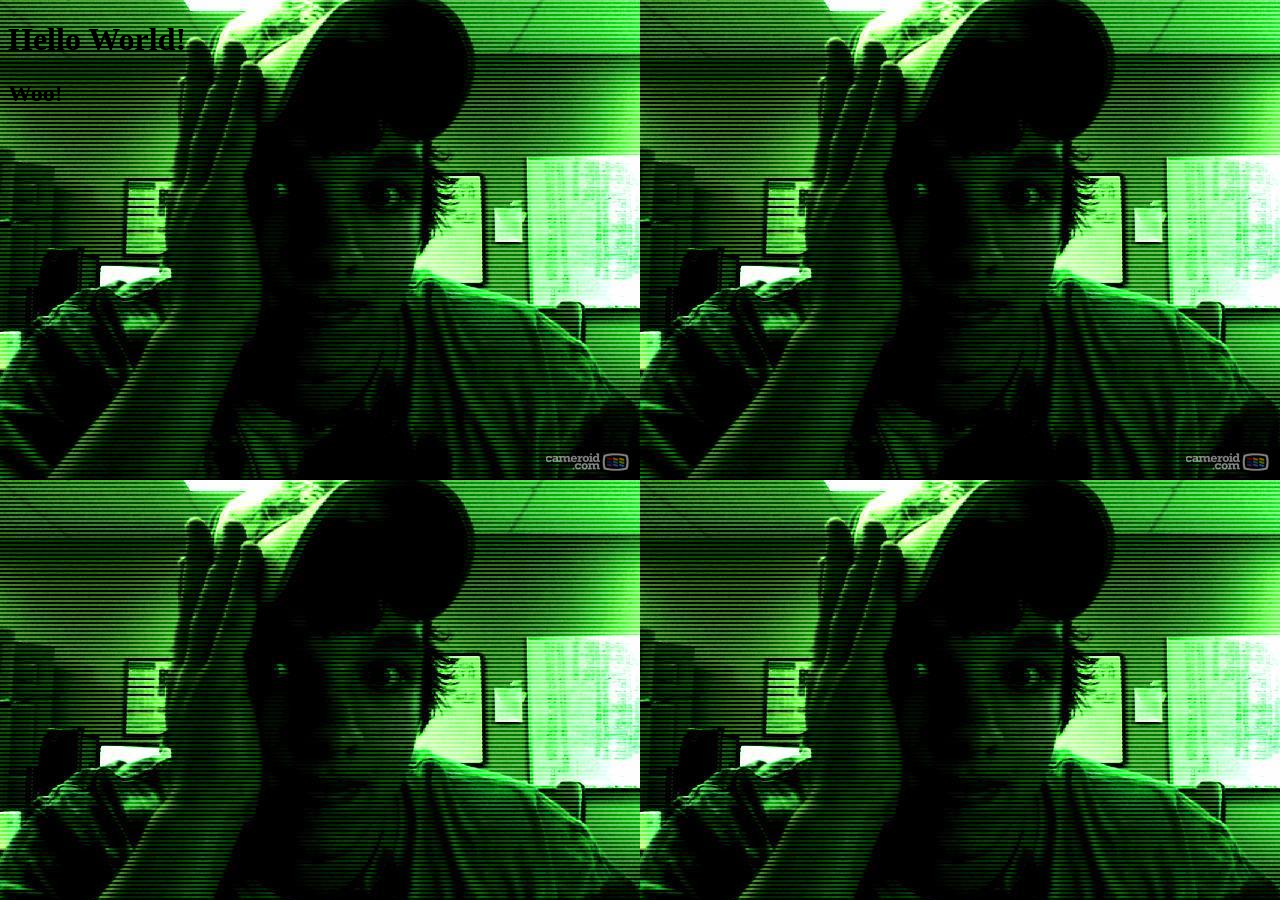
==== index.html @ 4642276d "Update index.html" ====
﻿<!DOCTYPE html>
<html>

	<head>
		<title>Shane Denomme</title>
	</head>

	<body background="\Images\Shane\shane.jpg">
		<h1 background="#ff0000">Hello World!</h1>
		<h2 background="#00ff00">Woo!</h2>
	</body>
</html>
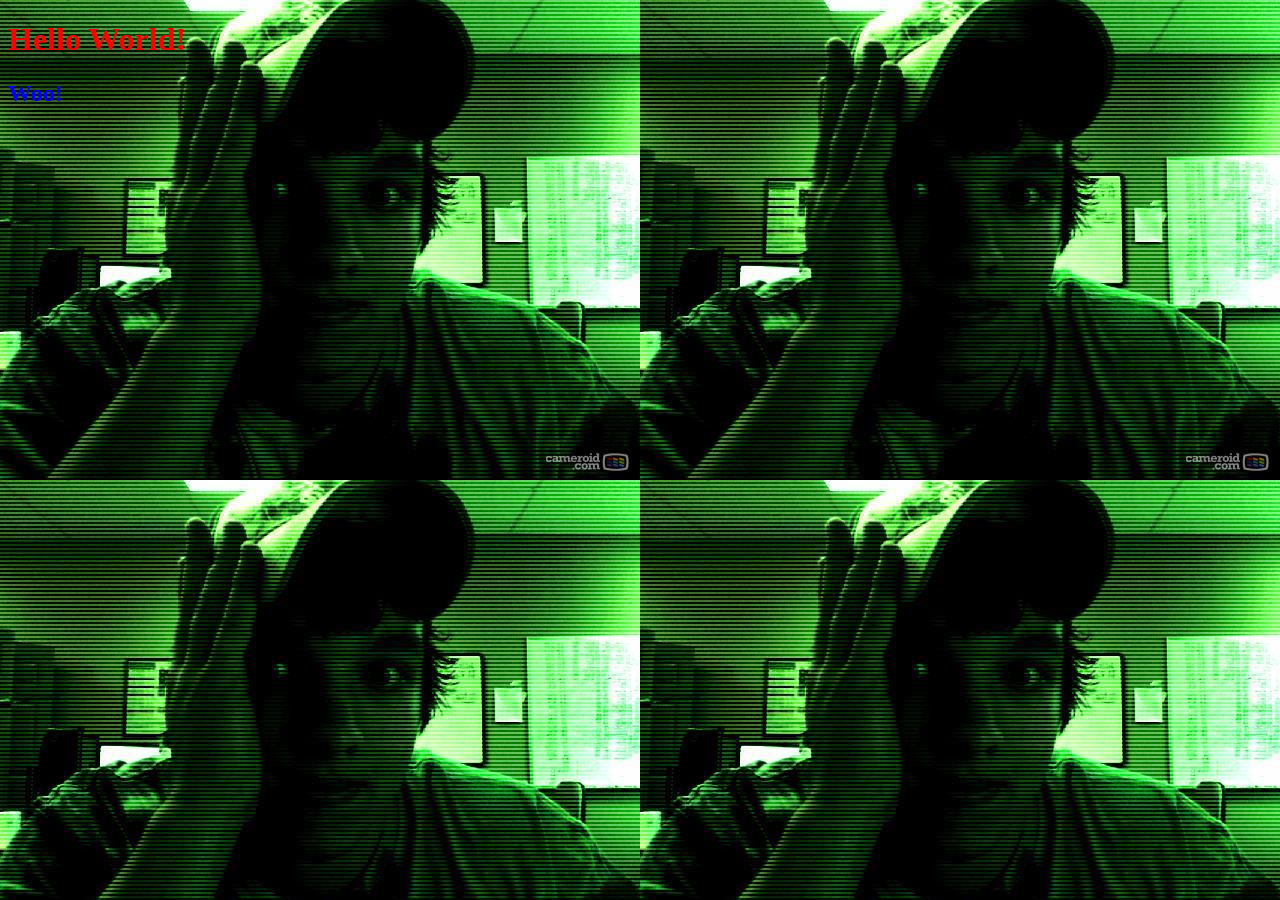
==== commit fd376d5e: "Update index.html" ====
--- a/index.html
+++ b/index.html
@@ -1,12 +1,17 @@
 ﻿<!DOCTYPE html>
 <html>
+
+	<style>
+	  h1   {color:red}
+	  h2   {color:blue}
+	</style>
 
 	<head>
 		<title>Shane Denomme</title>
 	</head>
 
 	<body background="\Images\Shane\shane.jpg">
-		<h1 background="#ff0000">Hello World!</h1>
-		<h2 background="#00ff00">Woo!</h2>
+		<h1>Hello World!</h1>
+		<h2>Woo!</h2>
 	</body>
 </html>
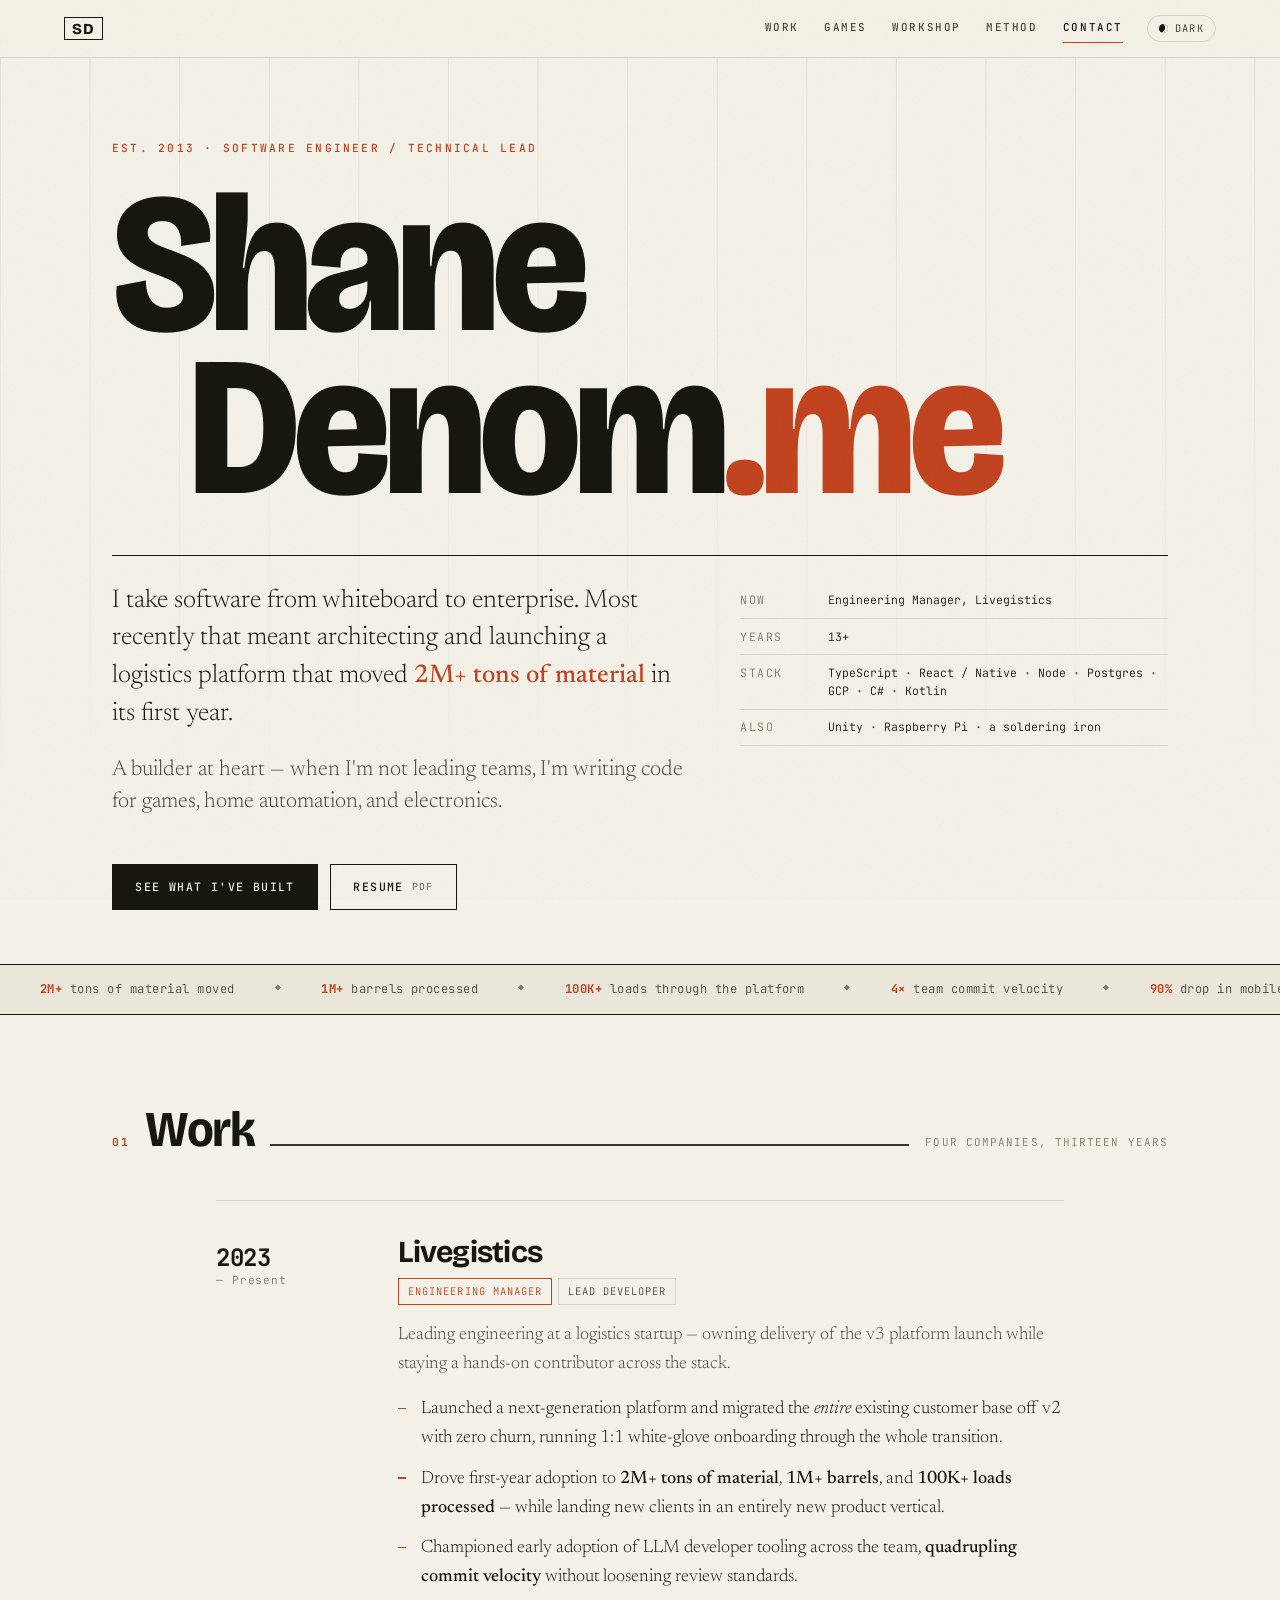
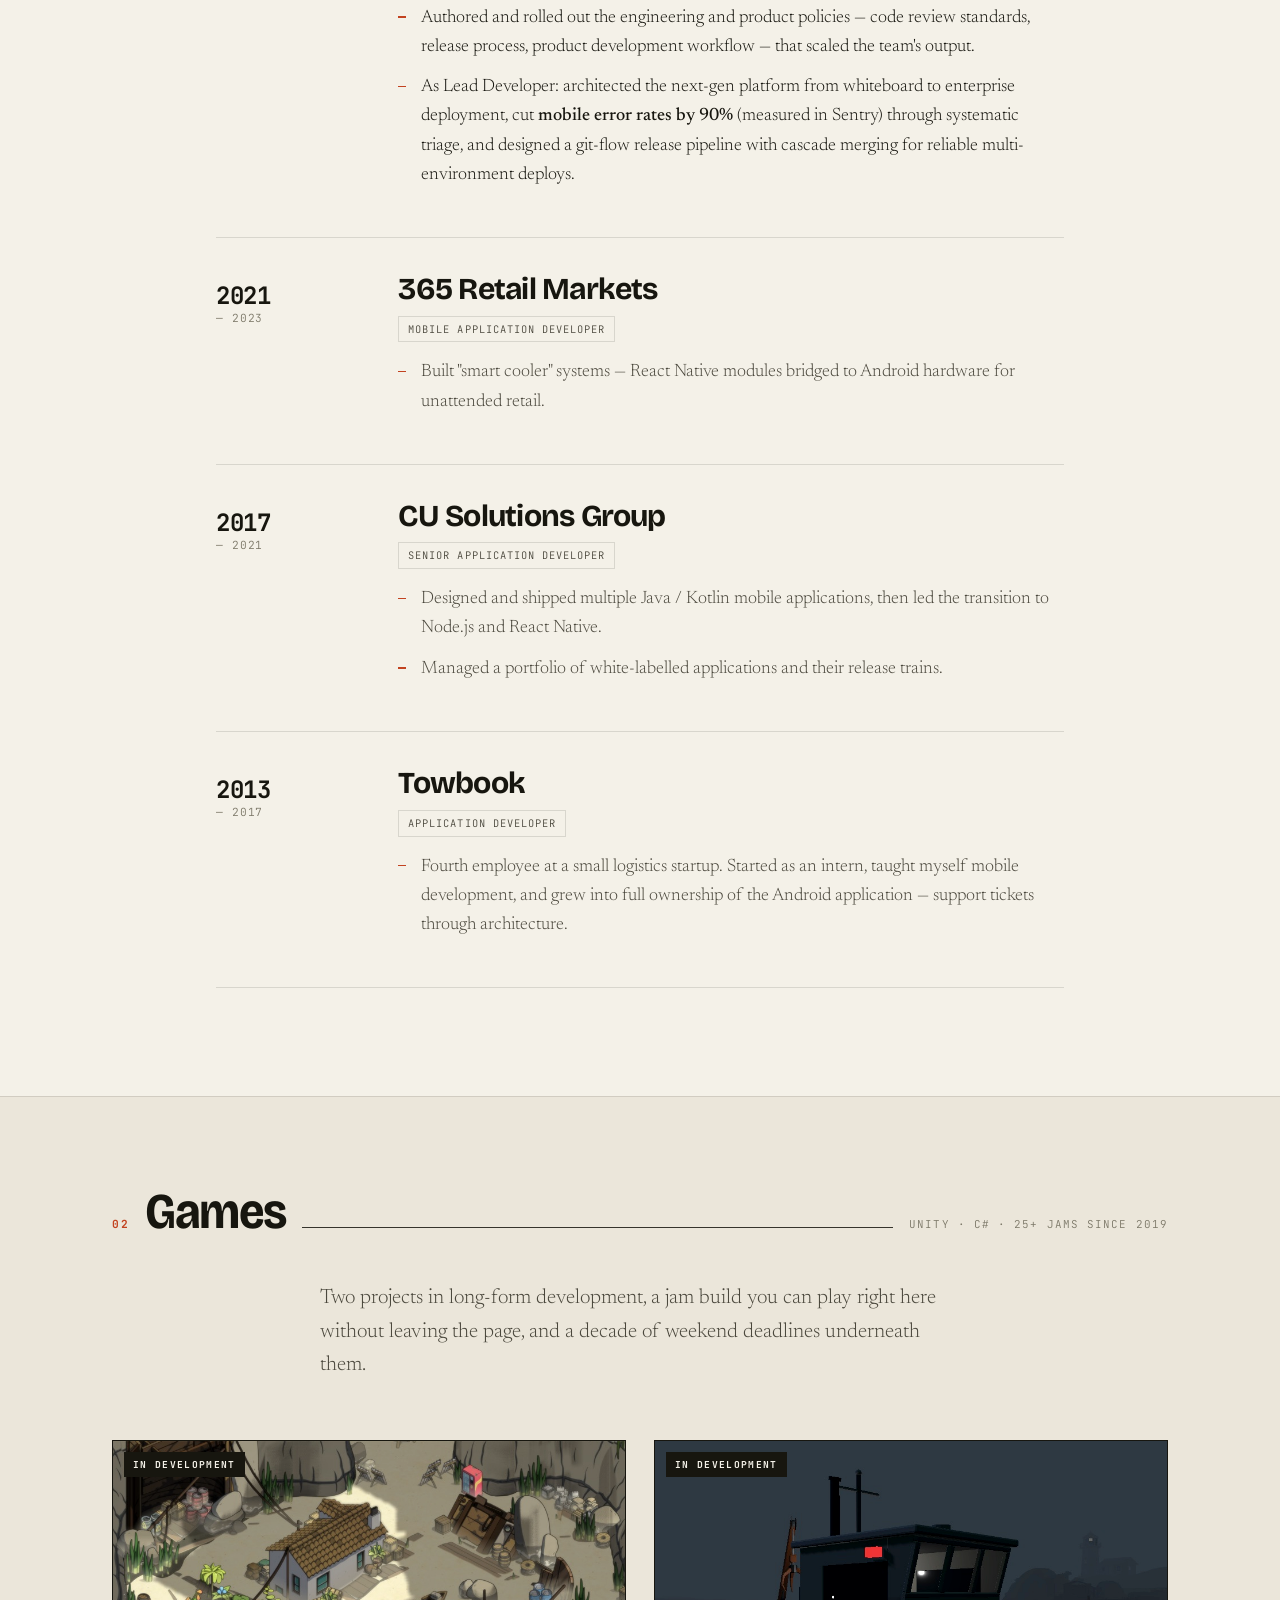
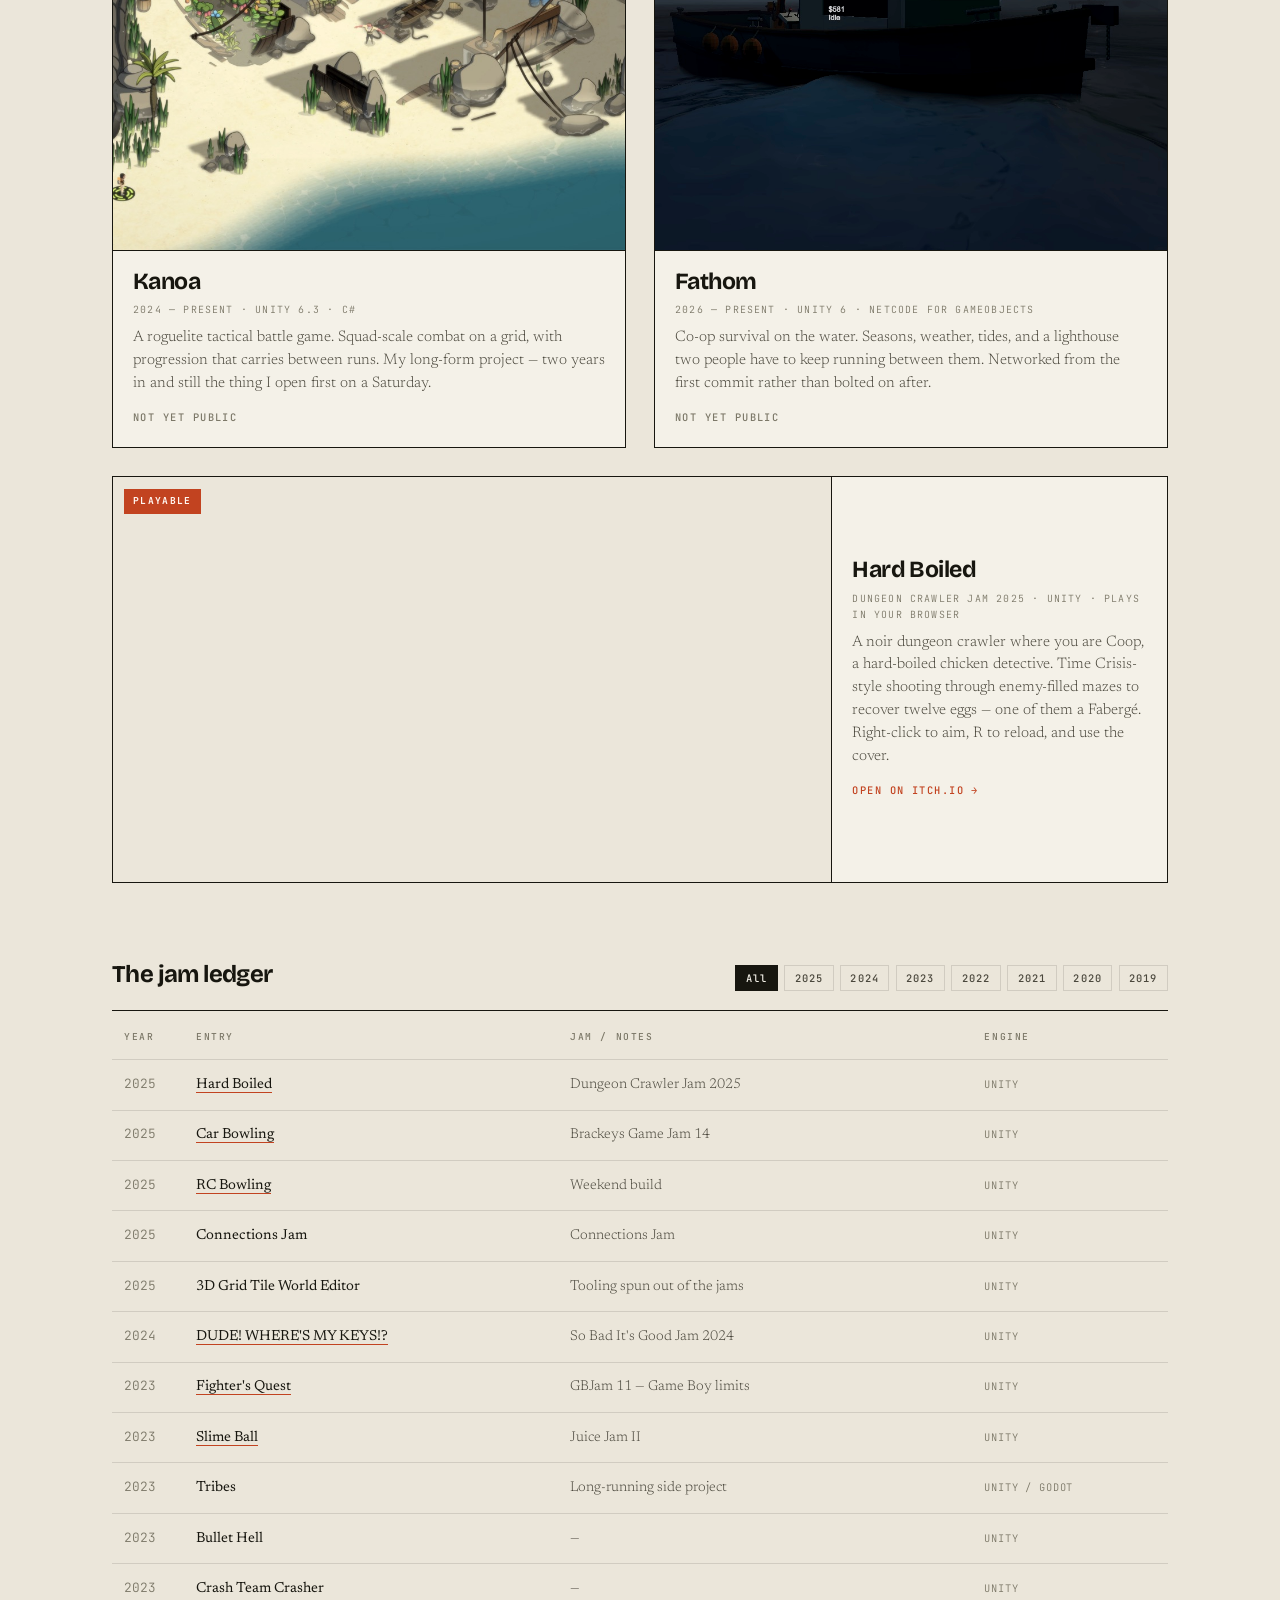
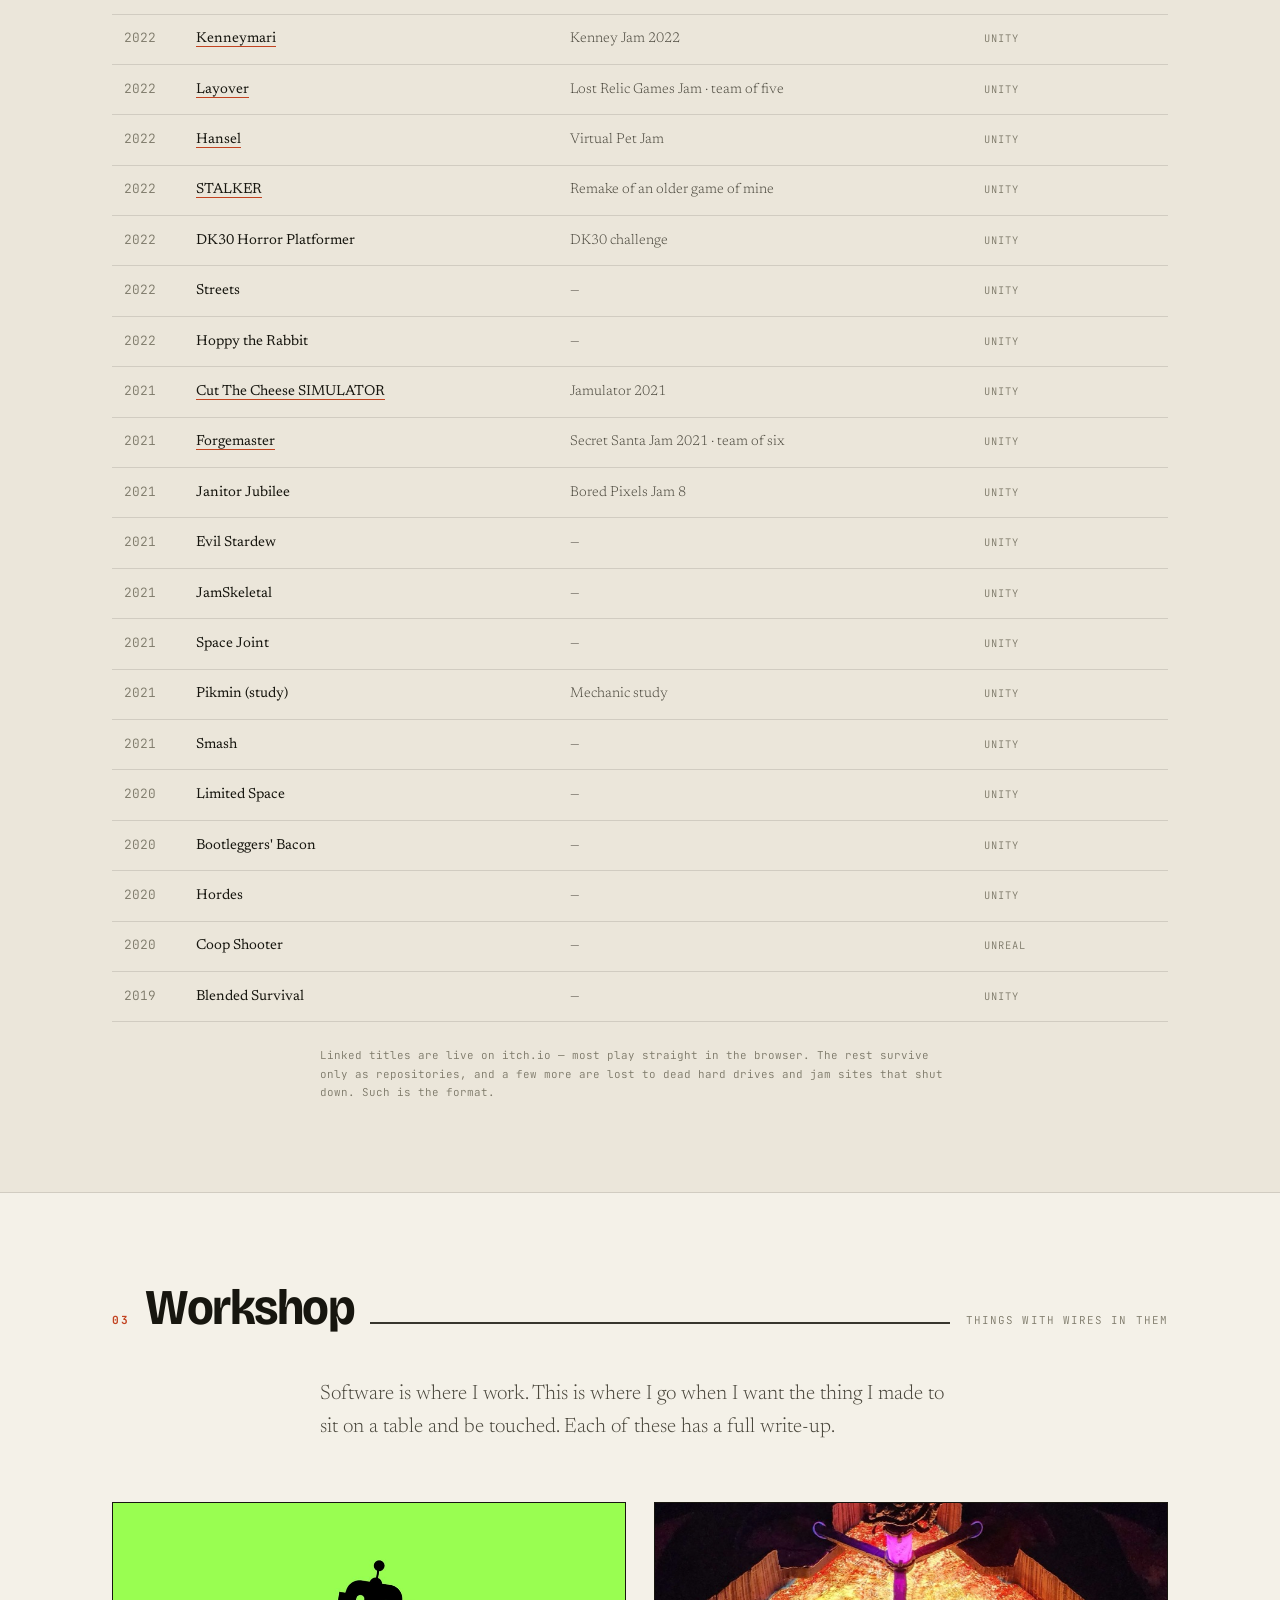
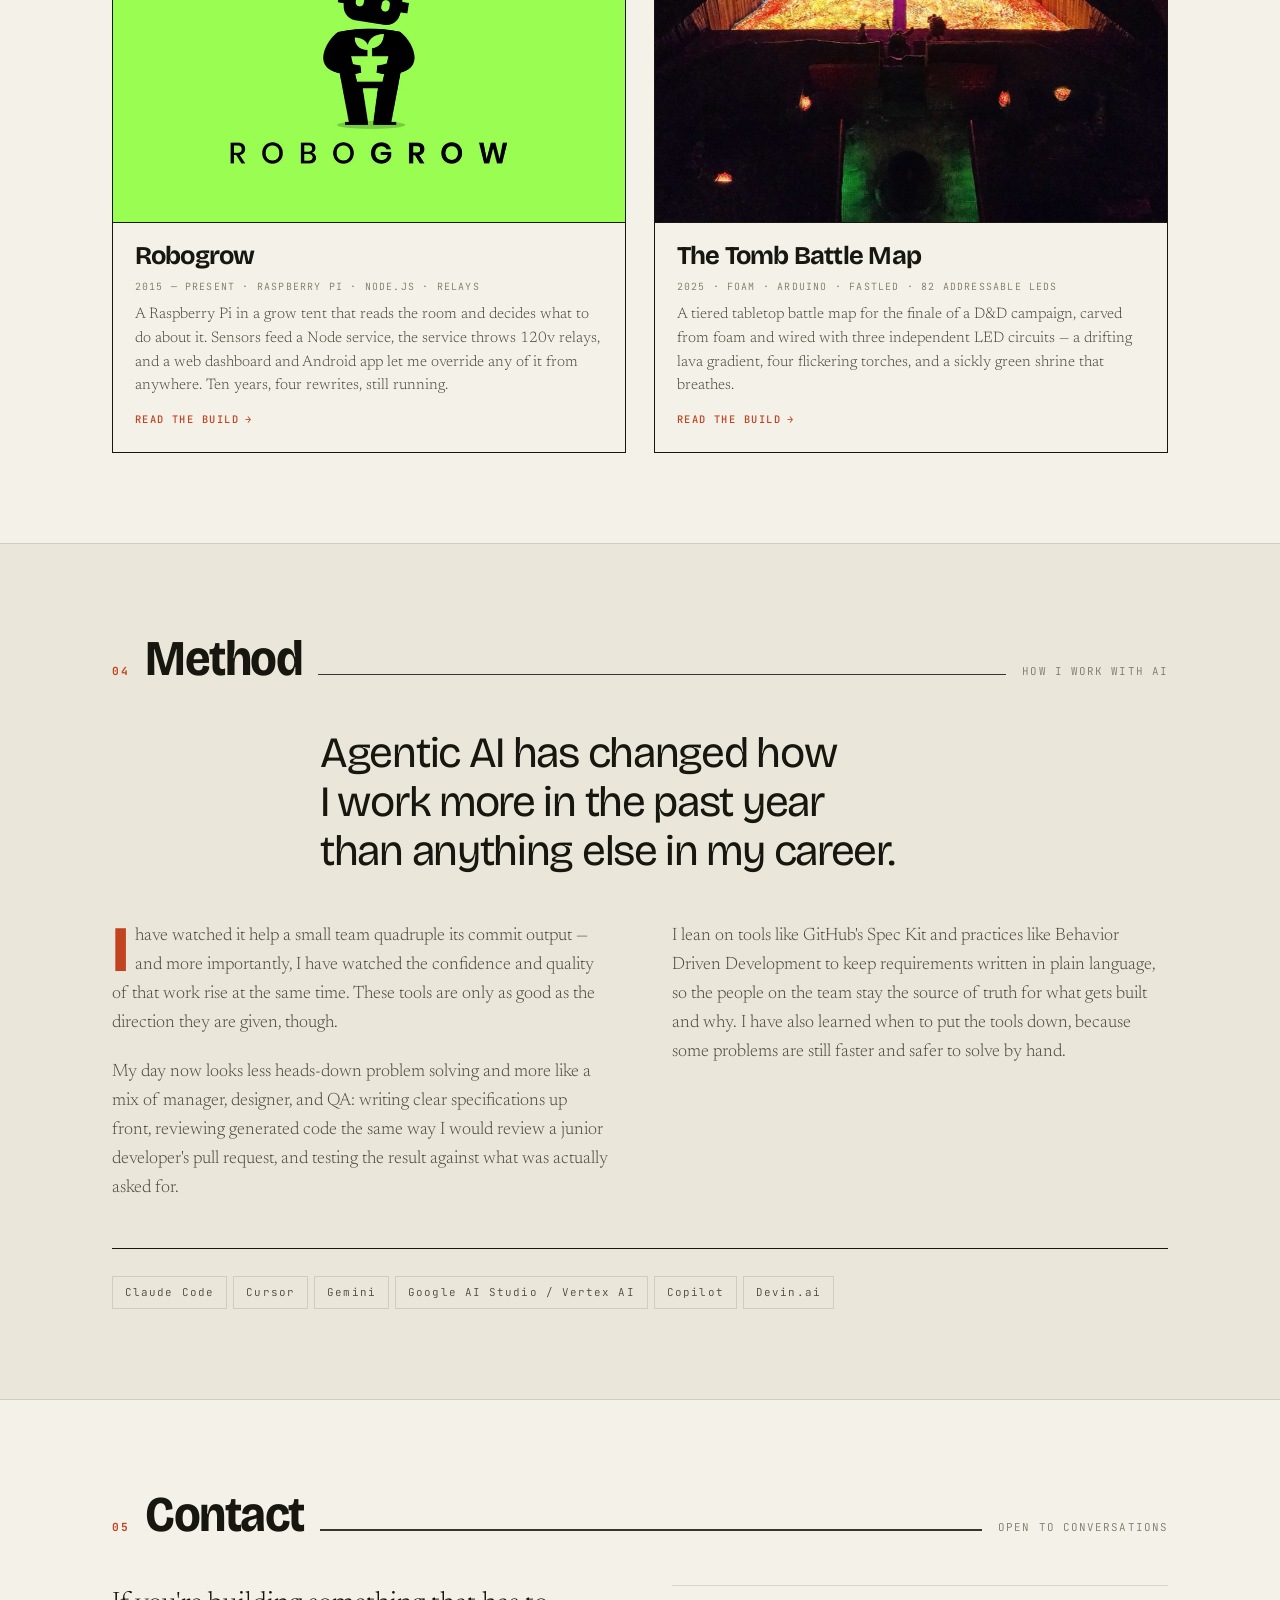
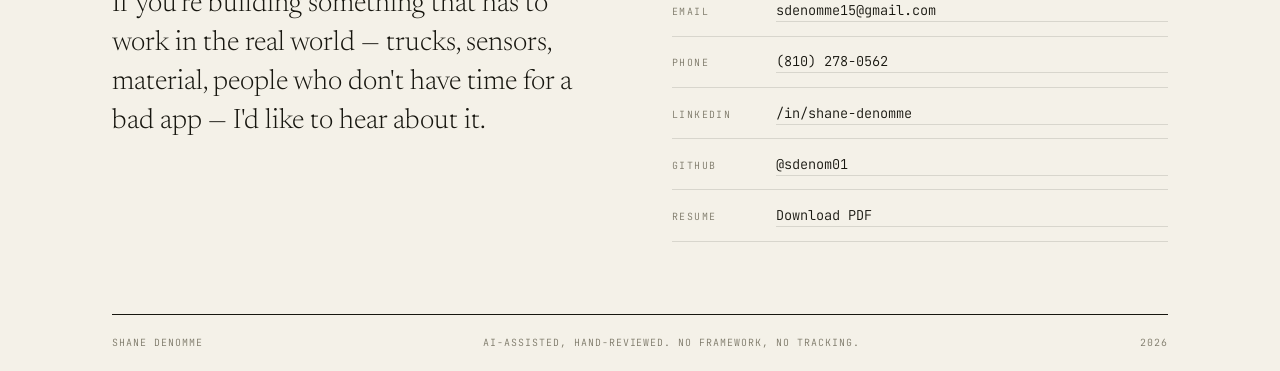
==== commit 559886ed: "Replace 2014 site with the new portfolio Static site, no build step: index plus terrain/ and robogro" ====
--- a/index.html
+++ b/index.html
@@ -1,17 +1,332 @@
-﻿<!DOCTYPE html>
-<html>
-
-	<style>
-	  h1   {color:red}
-	  h2   {color:blue}
-	</style>
-
-	<head>
-		<title>Shane Denomme</title>
-	</head>
-
-	<body background="\Images\Shane\shane.jpg">
-		<h1>Hello World!</h1>
-		<h2>Woo!</h2>
-	</body>
-</html>
+<!DOCTYPE html>
+<html lang="en" data-theme="light">
+<head>
+<meta charset="utf-8">
+<meta name="viewport" content="width=device-width, initial-scale=1">
+<title>Shane Denomme — Software Engineer &amp; Technical Lead</title>
+<meta name="description" content="Engineering leader, 13+ years. Architected a logistics platform that moved 2M+ tons of material in its first year. Games, home automation, electronics.">
+<link rel="canonical" href="https://shandenom.me/">
+<meta property="og:title" content="Shane Denomme — Software Engineer &amp; Technical Lead">
+<meta property="og:description" content="13+ years taking software from whiteboard to enterprise. Games, home automation, electronics.">
+<meta property="og:type" content="website">
+<meta property="og:url" content="https://shandenom.me/">
+<link rel="icon" href="data:image/svg+xml,<svg xmlns='http://www.w3.org/2000/svg' viewBox='0 0 100 100'><rect width='100' height='100' fill='%23141310'/><text y='.9em' x='.08em' font-size='86' font-family='Georgia,serif' font-weight='700' fill='%23D9542B'>S</text></svg>">
+<link rel="preconnect" href="https://fonts.googleapis.com">
+<link rel="preconnect" href="https://fonts.gstatic.com" crossorigin>
+<link href="https://fonts.googleapis.com/css2?family=Bricolage+Grotesque:opsz,wdth,wght@12..96,75..100,400;12..96,75..100,700;12..96,75..100,800&family=Newsreader:ital,opsz,wght@0,6..72,300;0,6..72,400;0,6..72,500;1,6..72,300;1,6..72,400&family=JetBrains+Mono:wght@400;500;700&display=swap" rel="stylesheet">
+<link rel="stylesheet" href="styles.css">
+<script>
+/* Set theme and mark JS-available before first paint: no flash of the wrong
+   theme, and .reveal stays visible if main.js never loads. */
+(function(){var d=document.documentElement;d.classList.add("js");try{
+d.dataset.theme=localStorage.getItem("theme")||(matchMedia("(prefers-color-scheme:dark)").matches?"dark":"light");
+}catch(e){}})();
+</script>
+</head>
+<body>
+
+<a class="skip" href="#work">Skip to content</a>
+
+<!-- ── film grain ─────────────────────────────────────────── -->
+<svg class="grain" aria-hidden="true" focusable="false">
+  <filter id="grainFilter">
+    <feTurbulence type="fractalNoise" baseFrequency="0.85" numOctaves="3" stitchTiles="stitch"/>
+    <feColorMatrix type="saturate" values="0"/>
+  </filter>
+  <rect width="100%" height="100%" filter="url(#grainFilter)"/>
+</svg>
+
+<!-- ── nav ────────────────────────────────────────────────── -->
+<header class="topbar">
+  <a class="mark" href="#top"><span>SD</span></a>
+  <nav aria-label="Sections">
+    <a href="#work">Work</a>
+    <a href="#games">Games</a>
+    <a href="#workshop">Workshop</a>
+    <a href="#method">Method</a>
+    <a href="#contact">Contact</a>
+  </nav>
+  <button id="theme" class="theme" type="button" aria-label="Switch to dark theme" aria-pressed="false">
+    <span class="theme-dot"></span><span class="theme-txt">Dark</span>
+  </button>
+</header>
+
+<main id="top">
+
+<!-- ══ HERO ═══════════════════════════════════════════════ -->
+<section class="hero">
+  <div class="hero-grid" aria-hidden="true"></div>
+
+  <div class="hero-inner">
+    <p class="eyebrow reveal">Est. 2013 · Software Engineer / Technical Lead</p>
+
+    <h1 class="bigname reveal" aria-label="Shane Denomme">
+      <span class="ln">Shane</span>
+      <span class="ln ln-2">Denom<em class="dot">.me</em></span>
+    </h1>
+
+    <div class="hero-cols">
+      <p class="lede reveal">
+        I take software from whiteboard to enterprise. Most recently that meant
+        architecting and launching a logistics platform that moved
+        <strong>2M+ tons of material</strong> in its first year.
+        <span class="lede-b">A builder at heart — when I'm not leading teams, I'm
+        writing code for games, home automation, and electronics.</span>
+      </p>
+
+      <dl class="spec reveal">
+        <div><dt>Now</dt><dd>Engineering Manager, Livegistics</dd></div>
+        <div><dt>Years</dt><dd>13+</dd></div>
+        <div><dt>Stack</dt><dd>TypeScript · React / Native · Node · Postgres · GCP · C# · Kotlin</dd></div>
+        <div><dt>Also</dt><dd>Unity · Raspberry Pi · a soldering iron</dd></div>
+      </dl>
+    </div>
+
+    <div class="hero-cta reveal">
+      <a class="btn btn-solid" href="#games">See what I've built</a>
+      <a class="btn" href="assets/shane-denomme-resume-2026.pdf" download>Resume <span class="btn-meta">PDF</span></a>
+    </div>
+  </div>
+
+  <!-- stat ticker -->
+  <div class="ticker" aria-label="Career highlights">
+    <div class="ticker-track">
+      <span class="tk"><b>2M+</b> tons of material moved</span><i>◆</i>
+      <span class="tk"><b>1M+</b> barrels processed</span><i>◆</i>
+      <span class="tk"><b>100K+</b> loads through the platform</span><i>◆</i>
+      <span class="tk"><b>4×</b> team commit velocity</span><i>◆</i>
+      <span class="tk"><b>90%</b> drop in mobile error rate</span><i>◆</i>
+      <span class="tk"><b>25+</b> completed game jams</span><i>◆</i>
+      <span class="tk"><b>0</b> customers churned in the v2 → v3 migration</span><i>◆</i>
+    </div>
+  </div>
+</section>
+
+<!-- ══ WORK ═══════════════════════════════════════════════ -->
+<section id="work" class="band">
+  <div class="secthead reveal">
+    <span class="num">01</span>
+    <h2>Work</h2>
+    <span class="rule"></span>
+    <span class="note">Four companies, thirteen years</span>
+  </div>
+
+  <ol class="manifest">
+    <li class="job reveal is-lead">
+      <div class="job-when"><span class="yr">2023</span><span class="to">— Present</span></div>
+      <div class="job-body">
+        <h3>Livegistics</h3>
+        <p class="roles"><span class="role role-now">Engineering Manager</span><span class="role">Lead Developer</span></p>
+        <p class="job-sum">Leading engineering at a logistics startup — owning delivery of the v3
+          platform launch while staying a hands-on contributor across the stack.</p>
+        <ul class="bullets">
+          <li>Launched a next-generation platform and migrated the <em>entire</em> existing
+              customer base off v2 with zero churn, running 1:1 white-glove onboarding
+              through the whole transition.</li>
+          <li>Drove first-year adoption to <b>2M+ tons of material</b>, <b>1M+ barrels</b>, and
+              <b>100K+ loads processed</b> — while landing new clients in an entirely new
+              product vertical.</li>
+          <li>Championed early adoption of LLM developer tooling across the team,
+              <b>quadrupling commit velocity</b> without loosening review standards.</li>
+          <li>Authored and rolled out the engineering and product policies — code review
+              standards, release process, product development workflow — that scaled the
+              team's output.</li>
+          <li>As Lead Developer: architected the next-gen platform from whiteboard to
+              enterprise deployment, cut <b>mobile error rates by 90%</b> (measured in Sentry)
+              through systematic triage, and designed a git-flow release pipeline with
+              cascade merging for reliable multi-environment deploys.</li>
+        </ul>
+      </div>
+    </li>
+
+    <li class="job reveal">
+      <div class="job-when"><span class="yr">2021</span><span class="to">— 2023</span></div>
+      <div class="job-body">
+        <h3>365 Retail Markets</h3>
+        <p class="roles"><span class="role">Mobile Application Developer</span></p>
+        <ul class="bullets">
+          <li>Built "smart cooler" systems — React Native modules bridged to Android
+              hardware for unattended retail.</li>
+        </ul>
+      </div>
+    </li>
+
+    <li class="job reveal">
+      <div class="job-when"><span class="yr">2017</span><span class="to">— 2021</span></div>
+      <div class="job-body">
+        <h3>CU Solutions Group</h3>
+        <p class="roles"><span class="role">Senior Application Developer</span></p>
+        <ul class="bullets">
+          <li>Designed and shipped multiple Java / Kotlin mobile applications, then led the
+              transition to Node.js and React Native.</li>
+          <li>Managed a portfolio of white-labelled applications and their release trains.</li>
+        </ul>
+      </div>
+    </li>
+
+    <li class="job reveal">
+      <div class="job-when"><span class="yr">2013</span><span class="to">— 2017</span></div>
+      <div class="job-body">
+        <h3>Towbook</h3>
+        <p class="roles"><span class="role">Application Developer</span></p>
+        <ul class="bullets">
+          <li>Fourth employee at a small logistics startup. Started as an intern, taught
+              myself mobile development, and grew into full ownership of the Android
+              application — support tickets through architecture.</li>
+        </ul>
+      </div>
+    </li>
+  </ol>
+</section>
+
+<!-- ══ GAMES ══════════════════════════════════════════════ -->
+<section id="games" class="band band-alt">
+  <div class="secthead reveal">
+    <span class="num">02</span>
+    <h2>Games</h2>
+    <span class="rule"></span>
+    <span class="note">Unity · C# · 25+ jams since 2019</span>
+  </div>
+
+  <p class="band-intro reveal">Two projects in long-form development, a jam build you can play
+     right here without leaving the page, and a decade of weekend deadlines underneath them.</p>
+
+  <div id="featured" class="featured"><!-- rendered from main.js --></div>
+
+  <!-- ── jam ledger ── -->
+  <div class="ledger-head reveal">
+    <h3>The jam ledger</h3>
+    <div class="filters" id="filters" role="group" aria-label="Filter by year"></div>
+  </div>
+  <div class="ledger-wrap reveal">
+    <table class="ledger">
+      <caption class="sr-only">Game jam entries by year</caption>
+      <thead>
+        <tr><th scope="col">Year</th><th scope="col">Entry</th><th scope="col">Jam / Notes</th><th scope="col">Engine</th></tr>
+      </thead>
+      <tbody id="ledger-body"></tbody>
+    </table>
+  </div>
+  <p class="ledger-foot reveal">Linked titles are live on itch.io — most play straight in the
+     browser. The rest survive only as repositories, and a few more are lost to dead hard drives
+     and jam sites that shut down. Such is the format.</p>
+</section>
+
+<!-- ══ WORKSHOP ═════════════════════════════════════════ -->
+<section id="workshop" class="band">
+  <div class="secthead reveal">
+    <span class="num">03</span>
+    <h2>Workshop</h2>
+    <span class="rule"></span>
+    <span class="note">Things with wires in them</span>
+  </div>
+
+  <p class="band-intro reveal">Software is where I work. This is where I go when I want the
+     thing I made to sit on a table and be touched. Each of these has a full write-up.</p>
+
+  <div class="shelf">
+    <a class="shelf-card reveal" href="robogrow/">
+      <div class="shelf-media">
+        <img src="assets/robogrow/logo.png" alt="Robogrow logo — a robot cradling a potted seedling" loading="lazy" decoding="async">
+      </div>
+      <div class="shelf-body">
+        <h3>Robogrow</h3>
+        <p class="shelf-meta">2015 — present · Raspberry Pi · Node.js · Relays</p>
+        <p class="shelf-desc">A Raspberry Pi in a grow tent that reads the room and decides what
+           to do about it. Sensors feed a Node service, the service throws 120v relays, and a web
+           dashboard and Android app let me override any of it from anywhere. Ten years, four
+           rewrites, still running.</p>
+        <span class="shelf-go">Read the build</span>
+      </div>
+    </a>
+
+    <a class="shelf-card reveal" href="terrain/">
+      <div class="shelf-media">
+        <img src="assets/terrain/hero.jpg" alt="The finished battle map lit at night, lava field glowing beneath a green-lit shrine" loading="lazy" decoding="async">
+      </div>
+      <div class="shelf-body">
+        <h3>The Tomb Battle Map</h3>
+        <p class="shelf-meta">2025 · Foam · Arduino · FastLED · 82 addressable LEDs</p>
+        <p class="shelf-desc">A tiered tabletop battle map for the finale of a D&amp;D campaign, carved from foam and wired with three independent LED circuits — a drifting
+           lava gradient, four flickering torches, and a sickly green shrine that breathes.</p>
+        <span class="shelf-go">Read the build</span>
+      </div>
+    </a>
+  </div>
+</section>
+
+<!-- ══ METHOD ═════════════════════════════════════════════ -->
+<section id="method" class="band band-alt">
+  <div class="secthead reveal">
+    <span class="num">04</span>
+    <h2>Method</h2>
+    <span class="rule"></span>
+    <span class="note">How I work with AI</span>
+  </div>
+
+  <div class="essay">
+    <p class="pull reveal">Agentic AI has changed how I work more in the past year than anything
+       else in my career.</p>
+
+    <div class="essay-cols">
+      <p class="reveal">I have watched it help a small team quadruple its commit output — and
+         more importantly, I have watched the confidence and quality of that work rise at the
+         same time. These tools are only as good as the direction they are given, though.</p>
+
+      <p class="reveal">My day now looks less heads-down problem solving and more like a mix of
+         manager, designer, and QA: writing clear specifications up front, reviewing generated
+         code the same way I would review a junior developer's pull request, and testing the
+         result against what was actually asked for.</p>
+
+      <p class="reveal">I lean on tools like GitHub's Spec Kit and practices like Behavior
+         Driven Development to keep requirements written in plain language, so the people on
+         the team stay the source of truth for what gets built and why. I have also learned
+         when to put the tools down, because some problems are still faster and safer to solve
+         by hand.</p>
+    </div>
+
+    <ul class="toolrow reveal" aria-label="Tools I use">
+      <li>Claude Code</li><li>Cursor</li><li>Gemini</li>
+      <li>Google AI Studio / Vertex AI</li><li>Copilot</li><li>Devin.ai</li>
+    </ul>
+  </div>
+</section>
+
+<!-- ══ CONTACT ════════════════════════════════════════════ -->
+<section id="contact" class="band band-end">
+  <div class="secthead reveal">
+    <span class="num">05</span>
+    <h2>Contact</h2>
+    <span class="rule"></span>
+    <span class="note">Open to conversations</span>
+  </div>
+
+  <div class="contact-grid">
+    <p class="contact-lede reveal">If you're building something that has to work in the real
+       world — trucks, sensors, material, people who don't have time for a bad app — I'd like
+       to hear about it.</p>
+
+    <ul class="contact-list reveal">
+      <li>
+        <span class="ck">Email</span>
+        <a class="cv" id="mail" href="#" data-u="sdenomme15" data-d="gmail.com">sdenomme15 [at] gmail.com</a>
+      </li>
+      <li><span class="ck">Phone</span><a class="cv" href="tel:+18102780562">(810) 278-0562</a></li>
+      <li><span class="ck">LinkedIn</span><a class="cv" id="li" href="https://www.linkedin.com/in/shane-denomme-714606a8/">/in/shane-denomme</a></li>
+      <li><span class="ck">GitHub</span><a class="cv" href="https://github.com/sdenom01">@sdenom01</a></li>
+      <li><span class="ck">Resume</span><a class="cv" href="assets/shane-denomme-resume-2026.pdf" download>Download PDF</a></li>
+    </ul>
+  </div>
+
+  <footer class="foot">
+    <span>Shane Denomme</span>
+    <span class="foot-mid">AI-assisted, hand-reviewed. No framework, no tracking.</span>
+    <span id="year">2026</span>
+  </footer>
+</section>
+
+</main>
+
+<script src="main.js"></script>
+</body>
+</html>
--- a/styles.css
+++ b/styles.css
@@ -0,0 +1,745 @@
+/* ============================================================
+   shandenom.me
+   Editorial-industrial. Warm paper, ink rules, one hot accent.
+   ============================================================ */
+
+:root{
+  --paper:      #F4F1E8;
+  --paper-2:    #EBE6DA;
+  --ink:        #17160F;
+  --ink-2:      #4A473C;
+  --ink-3:      #7C7868;
+  --rule:       #17160F1F;
+  --rule-hard:  #17160F;
+  --accent:     #C24320;
+  --accent-ink: #FFF6F1;
+  --teal:       #2A6F63;
+  --grain:      .045;
+  --shadow:     0 1px 0 var(--rule), 0 18px 40px -28px #17160F55;
+
+  --f-disp: "Bricolage Grotesque", "Helvetica Neue", Arial, sans-serif;
+  --f-body: "Newsreader", Georgia, "Times New Roman", serif;
+  --f-mono: "JetBrains Mono", ui-monospace, "SF Mono", Menlo, monospace;
+
+  --pad: clamp(1.25rem, 5vw, 6rem);
+  --max: 66rem;
+  --col: 64rem;   /* article column */
+  --read: 40rem;  /* prose measure inside it */
+  color-scheme: light;
+}
+
+[data-theme="dark"]{
+  --paper:     #131210;
+  --paper-2:   #1B1A16;
+  --ink:       #EDE8DB;
+  --ink-2:     #B0AA9A;
+  --ink-3:     #7E786A;
+  --rule:      #EDE8DB24;
+  --rule-hard: #EDE8DB;
+  --accent:    #F0703F;
+  --accent-ink:#17160F;
+  --teal:      #57B8A6;
+  --grain:     .07;
+  --shadow:    0 1px 0 var(--rule), 0 18px 40px -28px #000;
+  color-scheme: dark;
+}
+
+*,*::before,*::after{ box-sizing:border-box; }
+
+html{ scroll-behavior:smooth; }
+@media (prefers-reduced-motion: reduce){ html{ scroll-behavior:auto; } }
+
+body{
+  margin:0;
+  background:var(--paper);
+  color:var(--ink);
+  font-family:var(--f-body);
+  font-size:clamp(1rem,.95rem + .3vw,1.125rem);
+  line-height:1.62;
+  font-weight:300;
+  -webkit-font-smoothing:antialiased;
+  overflow-x:hidden;
+  transition:background .4s ease, color .4s ease;
+}
+
+::selection{ background:var(--accent); color:var(--accent-ink); }
+
+.sr-only{
+  position:absolute; width:1px; height:1px; padding:0; margin:-1px;
+  overflow:hidden; clip:rect(0 0 0 0); white-space:nowrap; border:0;
+}
+
+.skip{
+  position:absolute; left:-9999px; top:0; z-index:100;
+  background:var(--ink); color:var(--paper); padding:.75rem 1.25rem;
+  font-family:var(--f-mono); font-size:.75rem;
+}
+.skip:focus{ left:0; }
+
+:focus-visible{ outline:2px solid var(--accent); outline-offset:3px; border-radius:2px; }
+
+/* ── grain ─────────────────────────────────────────────── */
+.grain{
+  position:fixed; inset:0; width:100%; height:100%;
+  pointer-events:none; z-index:60; opacity:var(--grain);
+  mix-blend-mode:multiply;
+}
+[data-theme="dark"] .grain{ mix-blend-mode:screen; }
+
+/* ── top bar ───────────────────────────────────────────── */
+.topbar{
+  position:sticky; top:0; z-index:50;
+  display:flex; flex-wrap:wrap; align-items:center; gap:1.5rem;
+  padding:.85rem var(--pad);
+  background:color-mix(in srgb, var(--paper) 88%, transparent);
+  backdrop-filter:blur(14px) saturate(1.4);
+  border-bottom:1px solid var(--rule);
+}
+.mark{
+  font-family:var(--f-disp); font-weight:800; font-size:.95rem;
+  letter-spacing:.06em; text-decoration:none; color:var(--ink);
+  border:1.5px solid var(--rule-hard); padding:.2rem .45rem .1rem;
+  line-height:1.1; flex:none;
+  transition:background .2s, color .2s;
+}
+.mark:hover{ background:var(--accent); border-color:var(--accent); color:var(--accent-ink); }
+
+.topbar nav{ display:flex; gap:clamp(.75rem,2vw,1.75rem); margin-left:auto; }
+.topbar nav a{
+  font-family:var(--f-mono); font-size:.68rem; font-weight:500;
+  letter-spacing:.14em; text-transform:uppercase;
+  color:var(--ink-2); text-decoration:none; padding:.35rem 0;
+  border-bottom:1.5px solid transparent;
+  transition:color .18s, border-color .18s;
+}
+.topbar nav a:hover, .topbar nav a.on{ color:var(--ink); border-bottom-color:var(--accent); }
+@media (max-width:640px){ .topbar nav a:nth-child(4){ display:none; } }
+@media (max-width:460px){ .topbar nav a:nth-child(3){ display:none; } }
+/* Nothing in the bar may force the page wider than the screen. */
+.topbar nav{ min-width:0; }
+@media (max-width:520px){
+  .topbar{ gap:.6rem; padding-inline:1rem; }
+  .topbar nav{ gap:.7rem; }
+  .theme{ padding:.35rem .45rem; }
+  .theme-txt{ display:none; }
+}
+
+.theme{
+  display:flex; align-items:center; gap:.45rem; flex:none;
+  font-family:var(--f-mono); font-size:.65rem; letter-spacing:.12em;
+  text-transform:uppercase; color:var(--ink-2);
+  background:none; border:1px solid var(--rule); border-radius:99px;
+  padding:.35rem .7rem; cursor:pointer;
+  transition:border-color .2s, color .2s;
+}
+.theme:hover{ border-color:var(--rule-hard); color:var(--ink); }
+.theme-dot{
+  width:.55rem; height:.55rem; border-radius:50%;
+  background:var(--ink); box-shadow:inset -.18rem -.05rem 0 0 var(--paper);
+  transition:background .3s, box-shadow .3s;
+}
+[data-theme="dark"] .theme-dot{ background:var(--accent); box-shadow:none; }
+
+/* ══ HERO ══════════════════════════════════════════════ */
+.hero{
+  position:relative;
+  padding:clamp(3rem,9vh,7rem) var(--pad) 0;
+  overflow:hidden;
+}
+.hero-grid{
+  position:absolute; inset:0; pointer-events:none; opacity:.55;
+  background-image:
+    repeating-linear-gradient(to right, var(--rule) 0 1px, transparent 1px 100%);
+  background-size:clamp(3rem,7vw,6rem) 100%;
+  mask-image:linear-gradient(to bottom, #000 0%, transparent 78%);
+}
+.hero-inner{ position:relative; max-width:var(--max); margin:0 auto; }
+
+.eyebrow{
+  font-family:var(--f-mono); font-size:.7rem; font-weight:500;
+  letter-spacing:.2em; text-transform:uppercase; color:var(--accent);
+  margin:0 0 clamp(1rem,3vh,2rem);
+}
+
+.bigname{
+  font-family:var(--f-disp);
+  font-weight:800;
+  font-size:clamp(3.4rem, 15.5vw, 13rem);
+  line-height:.82;
+  letter-spacing:calc(-.045em + 2px);   /* 2px looser at every size */
+  margin:0 0 clamp(1.75rem,5vh,3.25rem);
+  font-variation-settings:"wdth" 92;
+}
+.bigname .ln{ display:block; }
+.bigname .ln-2{ padding-left:clamp(0rem,6vw,5.5rem); }
+.bigname .dot{ color:var(--accent); font-style:normal; }
+
+.hero-cols{
+  display:grid; gap:clamp(1.75rem,4vw,4rem);
+  grid-template-columns:minmax(0,1.35fr) minmax(0,1fr);
+  align-items:start;
+  padding-top:clamp(1rem,3vh,2rem);
+  border-top:1.5px solid var(--rule-hard);
+}
+@media (max-width:820px){ .hero-cols{ grid-template-columns:1fr; } }
+
+.lede{
+  margin:0; font-size:clamp(1.15rem,1rem + .85vw,1.6rem);
+  line-height:1.48; text-wrap:pretty;
+}
+.lede strong{ font-weight:500; color:var(--accent); font-variant-numeric:tabular-nums; }
+.lede-b{ display:block; margin-top:.9em; color:var(--ink-2); font-size:.86em; }
+
+.spec{ margin:0; font-family:var(--f-mono); font-size:.72rem; line-height:1.55; }
+.spec > div{
+  display:grid; grid-template-columns:4.5rem 1fr; gap:1rem;
+  padding:.55rem 0; border-bottom:1px solid var(--rule);
+}
+.spec dt{ color:var(--ink-3); letter-spacing:.12em; text-transform:uppercase; }
+.spec dd{ margin:0; color:var(--ink); }
+
+.hero-cta{ display:flex; flex-wrap:wrap; gap:.75rem; margin:clamp(2rem,5vh,3rem) 0 clamp(2.5rem,6vh,4rem); }
+.btn{
+  display:inline-flex; align-items:center; gap:.5rem;
+  font-family:var(--f-mono); font-size:.72rem; font-weight:500;
+  letter-spacing:.12em; text-transform:uppercase; text-decoration:none;
+  color:var(--ink); border:1.5px solid var(--rule-hard);
+  padding:.8rem 1.4rem; background:none; cursor:pointer;
+  transition:transform .18s cubic-bezier(.2,.8,.2,1), background .18s, color .18s, box-shadow .18s;
+}
+.btn:hover{ transform:translate(-2px,-2px); box-shadow:4px 4px 0 var(--rule-hard); }
+.btn-solid{ background:var(--ink); color:var(--paper); border-color:var(--ink); }
+.btn-solid:hover{ background:var(--accent); border-color:var(--accent); color:var(--accent-ink); box-shadow:4px 4px 0 var(--rule-hard); }
+.btn-meta{ color:var(--ink-3); font-size:.85em; }
+.btn-solid .btn-meta{ color:inherit; opacity:.6; }
+
+/* ── ticker ─────────────────────────────────────────── */
+.ticker{
+  position:relative; overflow:hidden;
+  border-top:1.5px solid var(--rule-hard); border-bottom:1.5px solid var(--rule-hard);
+  margin:0 calc(var(--pad) * -1);
+  padding:.9rem 0; background:var(--paper-2);
+}
+.ticker-track{
+  display:flex; gap:2.5rem; width:max-content;
+  animation:slide 46s linear infinite;
+  font-family:var(--f-mono); font-size:.76rem; letter-spacing:.04em;
+  color:var(--ink-2); white-space:nowrap; padding-left:2.5rem;
+}
+.ticker:hover .ticker-track{ animation-play-state:paused; }
+.ticker-track b{ color:var(--accent); font-weight:700; font-variant-numeric:tabular-nums; }
+.ticker-track i{ color:var(--ink-3); font-style:normal; font-size:.6rem; }
+@keyframes slide{ to{ transform:translateX(-50%); } }
+@media (prefers-reduced-motion: reduce){ .ticker-track{ animation:none; } }
+
+/* ══ BANDS ═════════════════════════════════════════════ */
+.band{ padding:clamp(4rem,10vh,8rem) var(--pad); }
+.band-alt{ background:var(--paper-2); border-block:1px solid var(--rule); }
+.band-end{ padding-bottom:0; }
+.band > *{ max-width:var(--max); margin-inline:auto; }
+
+.secthead{
+  display:flex; align-items:baseline; gap:1rem;
+  margin-bottom:clamp(2rem,5vh,3.5rem);
+}
+.secthead .num{
+  font-family:var(--f-mono); font-size:.7rem; font-weight:700;
+  letter-spacing:.14em; color:var(--accent); flex:none;
+}
+.secthead h2{
+  font-family:var(--f-disp); font-weight:700;
+  font-size:clamp(1.9rem,1.2rem + 2.4vw,3.4rem);
+  letter-spacing:-.03em; line-height:1; margin:0; flex:none;
+  font-variation-settings:"wdth" 92;
+}
+.secthead .rule{ flex:1; height:1.5px; background:var(--rule-hard); opacity:.85; min-width:1rem; }
+.secthead .note{
+  font-family:var(--f-mono); font-size:.68rem; letter-spacing:.1em;
+  text-transform:uppercase; color:var(--ink-3); flex:none;
+}
+@media (max-width:700px){ .secthead .note{ display:none; } }
+
+.band-intro{
+  max-width:var(--read); font-size:clamp(1.05rem,1rem + .4vw,1.3rem);
+  color:var(--ink-2); margin-inline:auto; padding-bottom:clamp(2rem,4vh,3rem);
+}
+
+/* ══ WORK MANIFEST ═════════════════════════════════════ */
+.manifest{ list-style:none; margin-inline:auto; padding:0; max-width:53rem; }
+.job{
+  display:grid; grid-template-columns:9rem 1fr; gap:clamp(1rem,3vw,3rem);
+  padding:clamp(1.75rem,4vh,2.75rem) 0;
+  border-top:1px solid var(--rule);
+  position:relative;
+}
+.job:last-child{ border-bottom:1px solid var(--rule); }
+.job::before{
+  content:""; position:absolute; left:0; top:-1px; height:1px; width:0;
+  background:var(--accent); transition:width .5s cubic-bezier(.2,.8,.2,1);
+}
+.job:hover::before{ width:100%; }
+@media (max-width:760px){ .job{ grid-template-columns:1fr; gap:.75rem; } }
+
+.job-when{ font-family:var(--f-mono); line-height:1.3; padding-top:.35rem; }
+.job-when .yr{
+  display:block; font-size:1.5rem; font-weight:700;
+  letter-spacing:-.02em; color:var(--ink);
+}
+.job-when .to{ display:block; font-size:.7rem; color:var(--ink-3); letter-spacing:.08em; }
+@media (max-width:760px){
+  .job-when{ display:flex; align-items:baseline; gap:.5rem; padding-top:0; }
+  .job-when .yr{ font-size:1.05rem; }
+}
+
+.job-body h3{
+  font-family:var(--f-disp); font-weight:700;
+  font-size:clamp(1.4rem,1.1rem + 1vw,2.1rem);
+  letter-spacing:-.025em; margin:0 0 .6rem; line-height:1.05;
+}
+.roles{ display:flex; flex-wrap:wrap; gap:.4rem; margin:0 0 1rem; }
+.role{
+  font-family:var(--f-mono); font-size:.65rem; letter-spacing:.1em;
+  text-transform:uppercase; color:var(--ink-2);
+  border:1px solid var(--rule); padding:.25rem .55rem;
+}
+.role-now{ border-color:var(--accent); color:var(--accent); }
+
+.job-sum{ margin:0 0 1rem; color:var(--ink-2); }
+
+.bullets{ margin:0; padding:0; list-style:none; }
+.bullets li{
+  position:relative; padding-left:1.4rem; margin-bottom:.7rem;
+  color:var(--ink-2); text-wrap:pretty;
+}
+.bullets li::before{
+  content:""; position:absolute; left:0; top:.68em;
+  width:.5rem; height:1.5px; background:var(--accent);
+}
+.bullets b{ color:var(--ink); font-weight:500; font-variant-numeric:tabular-nums; }
+.bullets em{ font-style:italic; color:var(--ink); }
+.is-lead .bullets li{ color:var(--ink); }
+
+/* ══ GAMES — featured ══════════════════════════════════ */
+.featured{
+  display:grid; gap:clamp(1rem,2.5vw,1.75rem);
+  grid-template-columns:repeat(2,minmax(0,1fr));
+  margin-bottom:clamp(3.5rem,8vh,6rem);
+}
+@media (max-width:760px){ .featured{ grid-template-columns:1fr; } }
+
+/* A playable embed gets its own full-width row — a 1920x1080 build is
+   unplayable squeezed into a third of the grid. */
+.gcard.is-embed{
+  grid-column:1 / -1;
+  display:grid; grid-template-columns:minmax(0,2.15fr) minmax(0,1fr);
+}
+@media (max-width:820px){ .gcard.is-embed{ grid-template-columns:1fr; } }
+.gcard.is-embed .gcard-media{
+  aspect-ratio:16/9; border-bottom:0; border-right:1.5px solid var(--rule-hard);
+}
+@media (max-width:820px){
+  .gcard.is-embed .gcard-media{ border-right:0; border-bottom:1.5px solid var(--rule-hard); }
+}
+.gcard.is-embed .gcard-body{ justify-content:center; }
+.gcard.is-embed .gcard-desc{ flex:none; }
+a.gcard-go{ text-decoration:none; align-self:start; }
+a.gcard-go:hover{ border-bottom:1.5px solid var(--accent); }
+a.gcard-go:hover::after{ transform:translateX(.3rem); }
+.gcard{
+  position:relative; display:flex; flex-direction:column;
+  background:var(--paper); border:1.5px solid var(--rule-hard);
+  overflow:hidden; text-decoration:none; color:inherit;
+  transition:transform .3s cubic-bezier(.2,.8,.2,1), box-shadow .3s;
+}
+.gcard:hover{ transform:translate(-3px,-3px); box-shadow:7px 7px 0 var(--rule-hard); }
+.gcard.is-embed:hover{ transform:none; box-shadow:none; }
+
+.gcard-media{
+  position:relative; aspect-ratio:5/4; overflow:hidden;
+  background:var(--paper-2); border-bottom:1.5px solid var(--rule-hard);
+}
+.gcard-media img{
+  width:100%; height:100%; object-fit:cover; display:block;
+  transition:transform .6s cubic-bezier(.2,.8,.2,1), filter .4s;
+  filter:saturate(.88) contrast(1.04);
+}
+.gcard:hover .gcard-media img{ transform:scale(1.045); filter:saturate(1) contrast(1.06); }
+.gcard-media iframe{ width:100%; height:100%; border:0; display:block; }
+
+.gcard-glyph{
+  position:absolute; inset:0; display:grid; place-items:center;
+  font-family:var(--f-disp); font-weight:800;
+  font-size:clamp(4rem,16vw,7rem); line-height:1;
+  color:var(--rule-hard); opacity:.22; letter-spacing:-.06em;
+  background:
+    repeating-linear-gradient(45deg, transparent 0 9px, var(--rule) 9px 11px);
+}
+
+.gcard-stat{
+  position:absolute; top:.7rem; left:.7rem; z-index:2;
+  font-family:var(--f-mono); font-size:.6rem; font-weight:700;
+  letter-spacing:.14em; text-transform:uppercase;
+  background:var(--ink); color:var(--paper); padding:.3rem .55rem;
+}
+.gcard-stat.play{ background:var(--accent); color:var(--accent-ink); }
+
+.gcard-body{ padding:1.15rem 1.25rem 1.35rem; display:flex; flex-direction:column; flex:1; gap:.55rem; }
+.gcard-body h4{
+  font-family:var(--f-disp); font-weight:700; font-size:1.45rem;
+  letter-spacing:-.025em; margin:0; line-height:1.05;
+}
+.gcard-meta{
+  font-family:var(--f-mono); font-size:.62rem; letter-spacing:.12em;
+  text-transform:uppercase; color:var(--ink-3); margin:0;
+}
+.gcard-desc{ margin:0; font-size:.95rem; line-height:1.5; color:var(--ink-2); flex:1; }
+.gcard-go{
+  font-family:var(--f-mono); font-size:.65rem; font-weight:500;
+  letter-spacing:.14em; text-transform:uppercase; color:var(--accent);
+  display:inline-flex; align-items:center; gap:.4rem; margin-top:.3rem;
+}
+.gcard-go::after{ content:"→"; transition:transform .25s; }
+.gcard:hover .gcard-go::after{ transform:translateX(.3rem); }
+.gcard-go.muted{ color:var(--ink-3); }
+.gcard-go.muted::after{ content:""; }
+
+/* ══ GAMES — ledger ════════════════════════════════════ */
+.ledger-head{
+  display:flex; flex-wrap:wrap; align-items:baseline; gap:1rem 1.5rem;
+  padding-bottom:1rem; margin-bottom:.25rem;
+  border-bottom:1.5px solid var(--rule-hard);
+}
+.ledger-head h3{
+  font-family:var(--f-disp); font-weight:700; font-size:1.5rem;
+  letter-spacing:-.025em; margin:0;
+}
+.filters{ display:flex; flex-wrap:wrap; gap:.4rem; margin-left:auto; }
+.chip{
+  font-family:var(--f-mono); font-size:.65rem; font-weight:500;
+  letter-spacing:.1em; color:var(--ink-2); background:none;
+  border:1px solid var(--rule); padding:.3rem .6rem; cursor:pointer;
+  transition:all .18s;
+}
+.chip:hover{ border-color:var(--rule-hard); color:var(--ink); }
+.chip[aria-pressed="true"]{
+  background:var(--ink); border-color:var(--ink); color:var(--paper);
+}
+
+.ledger-wrap{ overflow-x:auto; }
+.ledger{ width:100%; border-collapse:collapse; font-size:.9rem; min-width:34rem; }
+.ledger thead th{
+  font-family:var(--f-mono); font-size:.6rem; font-weight:500;
+  letter-spacing:.16em; text-transform:uppercase; color:var(--ink-3);
+  text-align:left; padding:.9rem .75rem; font-weight:500;
+  border-bottom:1px solid var(--rule);
+}
+.ledger tbody tr{ border-bottom:1px solid var(--rule); transition:background .2s; }
+.ledger tbody tr:hover{ background:color-mix(in srgb, var(--accent) 7%, transparent); }
+.ledger td{ padding:.8rem .75rem; vertical-align:baseline; }
+.ledger .c-yr{ font-family:var(--f-mono); font-size:.8rem; color:var(--ink-3); width:4.5rem; }
+.ledger .c-name{ font-weight:400; color:var(--ink); }
+.ledger .c-name a{ color:inherit; text-decoration:none; border-bottom:1.5px solid var(--accent); }
+.ledger .c-name a:hover{ color:var(--accent); }
+.ledger .c-jam{ color:var(--ink-2); font-size:.88rem; }
+.ledger .c-eng{ font-family:var(--f-mono); font-size:.65rem; letter-spacing:.08em; color:var(--ink-3); text-transform:uppercase; }
+.ledger tr.hide{ display:none; }
+
+.ledger-foot{
+  font-family:var(--f-mono); font-size:.68rem; line-height:1.7;
+  color:var(--ink-3); max-width:var(--read); margin:1.5rem auto 0;
+}
+
+/* ══ HARDWARE ══════════════════════════════════════════ */
+.rig{
+  display:grid; grid-template-columns:minmax(0,1fr) minmax(0,2fr);
+  gap:clamp(1.5rem,4vw,4rem);
+  border-top:1.5px solid var(--rule-hard); padding-top:clamp(1.5rem,4vh,2.5rem);
+}
+@media (max-width:820px){ .rig{ grid-template-columns:1fr; } }
+
+.rig-title h3{
+  font-family:var(--f-disp); font-weight:800;
+  font-size:clamp(2rem,1.4rem + 2vw,3.2rem);
+  letter-spacing:-.035em; margin:0 0 .5rem; line-height:.95;
+  font-variation-settings:"wdth" 88;
+}
+.rig-sub{
+  font-family:var(--f-mono); font-size:.72rem; line-height:1.7;
+  color:var(--accent); margin:0; letter-spacing:.02em;
+}
+.rig-body > p{ margin:0 0 1.5rem; max-width:62ch; color:var(--ink-2); }
+
+.schematic{
+  display:grid; grid-template-columns:1fr auto 1fr auto 1fr;
+  gap:0; align-items:stretch; margin:0 0 1.75rem;
+}
+@media (max-width:700px){
+  .schematic{ grid-template-columns:1fr; }
+  .schematic .wire{ height:1.75rem; width:100%; }
+  .schematic .wire span{ width:1.5px !important; height:100% !important; margin:0 auto; }
+}
+.node{
+  border:1.5px solid var(--rule-hard); padding:.9rem 1rem 1.1rem;
+  background:var(--paper);
+}
+.node-label{
+  display:block; font-family:var(--f-mono); font-size:.6rem; font-weight:700;
+  letter-spacing:.18em; text-transform:uppercase; color:var(--accent);
+  margin-bottom:.6rem;
+}
+.node ul{ margin:0; padding:0; list-style:none; font-family:var(--f-mono); font-size:.7rem; line-height:1.85; color:var(--ink-2); }
+.node-brain{ background:var(--ink); border-color:var(--ink); }
+.node-brain .node-label{ color:var(--paper); }
+.node-brain ul{ color:color-mix(in srgb, var(--paper) 78%, transparent); }
+
+.wire{ display:grid; place-items:center; width:clamp(1.25rem,4vw,3rem); }
+.wire span{
+  display:block; width:100%; height:1.5px;
+  background:repeating-linear-gradient(to right, var(--rule-hard) 0 5px, transparent 5px 9px);
+}
+
+.rig-note{
+  border-left:2px solid var(--accent); padding-left:1.1rem;
+  font-style:italic; color:var(--ink-2); max-width:58ch;
+}
+.rig-links{ display:flex; flex-wrap:wrap; gap:.4rem; margin:1.75rem 0 0; }
+.tag{
+  font-family:var(--f-mono); font-size:.62rem; letter-spacing:.1em;
+  text-transform:uppercase; color:var(--ink-2);
+  border:1px solid var(--rule); padding:.28rem .6rem;
+}
+
+/* ══ WORKSHOP SHELF ════════════════════════════════════ */
+.shelf{
+  display:grid; gap:clamp(1rem,2.5vw,1.75rem);
+  grid-template-columns:repeat(auto-fit,minmax(min(100%,22rem),1fr));
+}
+.shelf-card{
+  display:flex; flex-direction:column; text-decoration:none; color:inherit;
+  border:1.5px solid var(--rule-hard); background:var(--paper); overflow:hidden;
+  transition:transform .3s cubic-bezier(.2,.8,.2,1), box-shadow .3s;
+}
+.shelf-card:hover{ transform:translate(-3px,-3px); box-shadow:7px 7px 0 var(--rule-hard); }
+.shelf-media{
+  aspect-ratio:16/10; overflow:hidden; background:var(--paper-2);
+  border-bottom:1.5px solid var(--rule-hard);
+}
+.shelf-media img{
+  width:100%; height:100%; object-fit:cover; display:block;
+  transition:transform .6s cubic-bezier(.2,.8,.2,1);
+}
+.shelf-card:hover .shelf-media img{ transform:scale(1.045); }
+
+/* Stand-in until a photo exists. */
+.ph{
+  display:grid; place-items:center; width:100%; height:100%;
+  background:repeating-linear-gradient(45deg, transparent 0 9px, var(--rule) 9px 11px);
+}
+.ph-txt{
+  font-family:var(--f-disp); font-weight:800; letter-spacing:-.04em;
+  font-size:clamp(1.75rem,5vw,2.75rem); color:var(--rule-hard); opacity:.2;
+}
+
+.shelf-body{ padding:1.25rem 1.35rem 1.5rem; display:flex; flex-direction:column; gap:.55rem; flex:1; }
+.shelf-body h3{
+  font-family:var(--f-disp); font-weight:700; font-size:1.6rem;
+  letter-spacing:-.03em; margin:0; line-height:1.05;
+}
+.shelf-meta{
+  font-family:var(--f-mono); font-size:.62rem; letter-spacing:.12em;
+  text-transform:uppercase; color:var(--ink-3); margin:0;
+}
+.shelf-desc{ margin:0; font-size:.95rem; line-height:1.55; color:var(--ink-2); flex:1; }
+.shelf-go{
+  font-family:var(--f-mono); font-size:.65rem; font-weight:500; letter-spacing:.14em;
+  text-transform:uppercase; color:var(--accent);
+  display:inline-flex; align-items:center; gap:.4rem; margin-top:.3rem;
+}
+.shelf-go::after{ content:"→"; transition:transform .25s; }
+.shelf-card:hover .shelf-go::after{ transform:translateX(.3rem); }
+
+/* ══ PROJECT PAGES ═════════════════════════════════════ */
+.back{
+  display:inline-flex; align-items:center; gap:.5rem;
+  font-family:var(--f-mono); font-size:.68rem; letter-spacing:.14em;
+  text-transform:uppercase; color:var(--ink-2); text-decoration:none;
+}
+.back::before{ content:"←"; transition:transform .25s; }
+.back:hover{ color:var(--accent); }
+.back:hover::before{ transform:translateX(-.3rem); }
+
+.phead{ padding:clamp(2.5rem,7vh,5rem) var(--pad) clamp(2rem,5vh,3.5rem); }
+.phead-in{ max-width:var(--max); margin-inline:auto; }
+.phead h1{
+  font-family:var(--f-disp); font-weight:800;
+  font-size:clamp(2.6rem,1.6rem + 5vw,6rem);
+  letter-spacing:-.04em; line-height:.92; margin:1.5rem 0 1rem;
+  font-variation-settings:"wdth" 90;
+}
+.phead .sub{
+  font-size:clamp(1.1rem,1rem + .7vw,1.5rem); line-height:1.45;
+  color:var(--ink-2); max-width:44ch; margin:0 0 1.75rem; text-wrap:pretty;
+}
+.pfacts{
+  display:grid; gap:0; margin:0;
+  grid-template-columns:repeat(auto-fit,minmax(min(100%,11rem),1fr));
+  border-top:1.5px solid var(--rule-hard);
+}
+.pfacts > div{ padding:.85rem 1rem .85rem 0; border-bottom:1px solid var(--rule); }
+.pfacts dt{
+  font-family:var(--f-mono); font-size:.6rem; letter-spacing:.16em;
+  text-transform:uppercase; color:var(--ink-3); margin-bottom:.3rem;
+}
+.pfacts dd{ margin:0; font-family:var(--f-mono); font-size:.78rem; color:var(--ink); line-height:1.4; }
+
+.pbody{ padding:0 var(--pad) clamp(3rem,8vh,6rem); }
+.pbody > *{ max-width:var(--col); margin-inline:auto; }
+/* Prose sits in a narrower column, centred inside the same axis as the figures. */
+.pbody p, .pbody > ul, .pbody h2, .pbody h3,
+.pbody pre.code, .pbody .callout{ max-width:var(--read); margin-inline:auto; }
+.pbody h2{
+  font-family:var(--f-disp); font-weight:700;
+  font-size:clamp(1.5rem,1.2rem + 1.4vw,2.3rem);
+  letter-spacing:-.03em; line-height:1.1;
+  margin:clamp(2.5rem,6vh,4rem) auto clamp(.85rem,2vh,1.25rem); width:100%;
+  padding-top:clamp(1.25rem,3vh,2rem); border-top:1.5px solid var(--rule-hard);
+}
+.pbody h3{
+  font-family:var(--f-disp); font-weight:700; font-size:1.15rem;
+  letter-spacing:-.02em; margin:1.75rem auto .5rem;
+}
+.pbody p{ margin:0 auto 1.1rem; color:var(--ink-2); text-wrap:pretty; }
+.pbody p strong{ color:var(--ink); font-weight:500; }
+.pbody > ul{ margin:0 auto 1.25rem; padding:0; list-style:none; }
+.pbody > ul li{ position:relative; padding-left:1.4rem; margin-bottom:.6rem; color:var(--ink-2); }
+.pbody > ul li::before{
+  content:""; position:absolute; left:0; top:.68em;
+  width:.5rem; height:1.5px; background:var(--accent);
+}
+
+figure{ margin:clamp(1.5rem,4vh,2.5rem) 0; }
+figure img{
+  display:block; width:auto; max-width:100%;
+  max-height:min(78vh, 42rem);
+  margin-inline:auto;
+  border:1.5px solid var(--rule-hard); background:var(--paper-2);
+}
+figcaption{
+  font-family:var(--f-mono); font-size:.66rem; line-height:1.6;
+  color:var(--ink-3); margin:.6rem auto 0; max-width:var(--read);
+}
+/* Flex, not grid: a grid leaves the last row's orphans pinned left. */
+.gallery{
+  --gg: clamp(.75rem,2vw,1.25rem);
+  display:flex; flex-wrap:wrap; justify-content:center; gap:var(--gg);
+  margin:clamp(1.5rem,4vh,2.5rem) auto;
+}
+.gallery > figure{ width:calc((100% - 2 * var(--gg)) / 3); }
+@media (max-width:820px){ .gallery > figure{ width:calc((100% - var(--gg)) / 2); } }
+@media (max-width:520px){ .gallery > figure{ width:100%; } }
+.gallery figure{ margin:0; }
+/* Uniform tiles: a mixed portrait/landscape set at natural size reads as broken. */
+.gallery figure img{
+  width:100%; max-width:none; height:auto; aspect-ratio:4/5;
+  object-fit:cover; max-height:none;
+}
+.gallery figcaption{ max-width:none; }
+.gallery .ph{ aspect-ratio:4/5; }
+.wide{ grid-column:1 / -1; }
+
+pre.code{
+  overflow-x:auto; border:1.5px solid var(--rule-hard); background:var(--paper-2);
+  padding:1.1rem 1.25rem; font-family:var(--f-mono); font-size:.72rem;
+  line-height:1.7; margin:1.5rem 0; color:var(--ink);
+}
+pre.code .c{ color:var(--ink-3); }
+pre.code .k{ color:var(--accent); }
+
+.callout{
+  border-left:2px solid var(--accent); padding:.25rem 0 .25rem 1.1rem;
+  font-style:italic; color:var(--ink-2); margin:1.5rem auto;
+}
+
+/* ══ METHOD ════════════════════════════════════════════ */
+.essay{ max-width:var(--max); }
+.pull{
+  font-family:var(--f-disp); font-weight:400;
+  font-size:clamp(1.5rem,1.1rem + 2vw,2.9rem);
+  line-height:1.14; letter-spacing:-.03em;
+  margin:0 auto clamp(2rem,5vh,3rem); max-width:var(--read); text-wrap:balance;
+}
+.essay-cols{ columns:2; column-gap:clamp(2rem,5vw,4.5rem); max-width:68rem; }
+@media (max-width:760px){ .essay-cols{ columns:1; } }
+.essay-cols p{ margin:0 0 1.2rem; break-inside:avoid; color:var(--ink-2); }
+.essay-cols p:first-child::first-letter{
+  float:left; font-family:var(--f-disp); font-weight:800;
+  font-size:3.6em; line-height:.78; padding:.05em .1em 0 0; color:var(--accent);
+}
+.toolrow{
+  display:flex; flex-wrap:wrap; gap:.4rem; list-style:none;
+  margin:clamp(2rem,5vh,3rem) 0 0; padding:clamp(1.5rem,3vh,2rem) 0 0;
+  border-top:1.5px solid var(--rule-hard);
+}
+.toolrow li{
+  font-family:var(--f-mono); font-size:.68rem; letter-spacing:.1em;
+  color:var(--ink-2); border:1px solid var(--rule); padding:.4rem .75rem;
+  transition:border-color .2s, color .2s;
+}
+.toolrow li:hover{ border-color:var(--accent); color:var(--accent); }
+
+/* ══ CONTACT ═══════════════════════════════════════════ */
+.contact-grid{
+  display:grid; grid-template-columns:minmax(0,1fr) minmax(0,1fr);
+  gap:clamp(2rem,5vw,5rem); align-items:start;
+  padding-bottom:clamp(3rem,8vh,6rem);
+}
+@media (max-width:760px){ .contact-grid{ grid-template-columns:1fr; } }
+
+.contact-lede{
+  margin:0; font-size:clamp(1.2rem,1rem + 1vw,1.75rem);
+  line-height:1.4; text-wrap:pretty;
+}
+.contact-list{ list-style:none; margin:0; padding:0; }
+.contact-list li{
+  display:grid; grid-template-columns:5.5rem 1fr; gap:1rem; align-items:baseline;
+  padding:.85rem 0; border-bottom:1px solid var(--rule);
+}
+.contact-list li:first-child{ border-top:1px solid var(--rule); }
+.ck{
+  font-family:var(--f-mono); font-size:.62rem; letter-spacing:.14em;
+  text-transform:uppercase; color:var(--ink-3);
+}
+.cv{
+  font-family:var(--f-mono); font-size:.85rem; color:var(--ink);
+  text-decoration:none; border-bottom:1.5px solid var(--rule);
+  transition:border-color .2s, color .2s; word-break:break-word;
+  background:none; border-left:0; border-right:0; border-top:0; cursor:pointer; padding:0;
+}
+.cv:hover{ color:var(--accent); border-bottom-color:var(--accent); }
+
+.foot{
+  display:flex; flex-wrap:wrap; gap:1rem; justify-content:space-between;
+  padding:1.25rem 0; border-top:1.5px solid var(--rule-hard);
+  font-family:var(--f-mono); font-size:.62rem; letter-spacing:.1em;
+  text-transform:uppercase; color:var(--ink-3);
+}
+.foot-mid{ color:var(--ink-3); }
+
+/* ══ REVEAL ════════════════════════════════════════════ */
+/* Hidden only when JS is present to reveal them again. */
+.js .reveal{
+  opacity:0; transform:translateY(1.25rem);
+  transition:opacity .7s cubic-bezier(.2,.8,.2,1), transform .7s cubic-bezier(.2,.8,.2,1);
+  transition-delay:var(--d, 0ms);
+}
+.js .reveal.in{ opacity:1; transform:none; }
+@media (prefers-reduced-motion: reduce){
+  .js .reveal{ opacity:1; transform:none; transition:none; }
+  .gcard:hover, .btn:hover{ transform:none; }
+}
+
+@media print{
+  .topbar,.ticker,.grain,.theme,.hero-grid{ display:none; }
+  body{ background:#fff; color:#000; }
+  .band{ padding:1rem 0; break-inside:avoid; }
+}
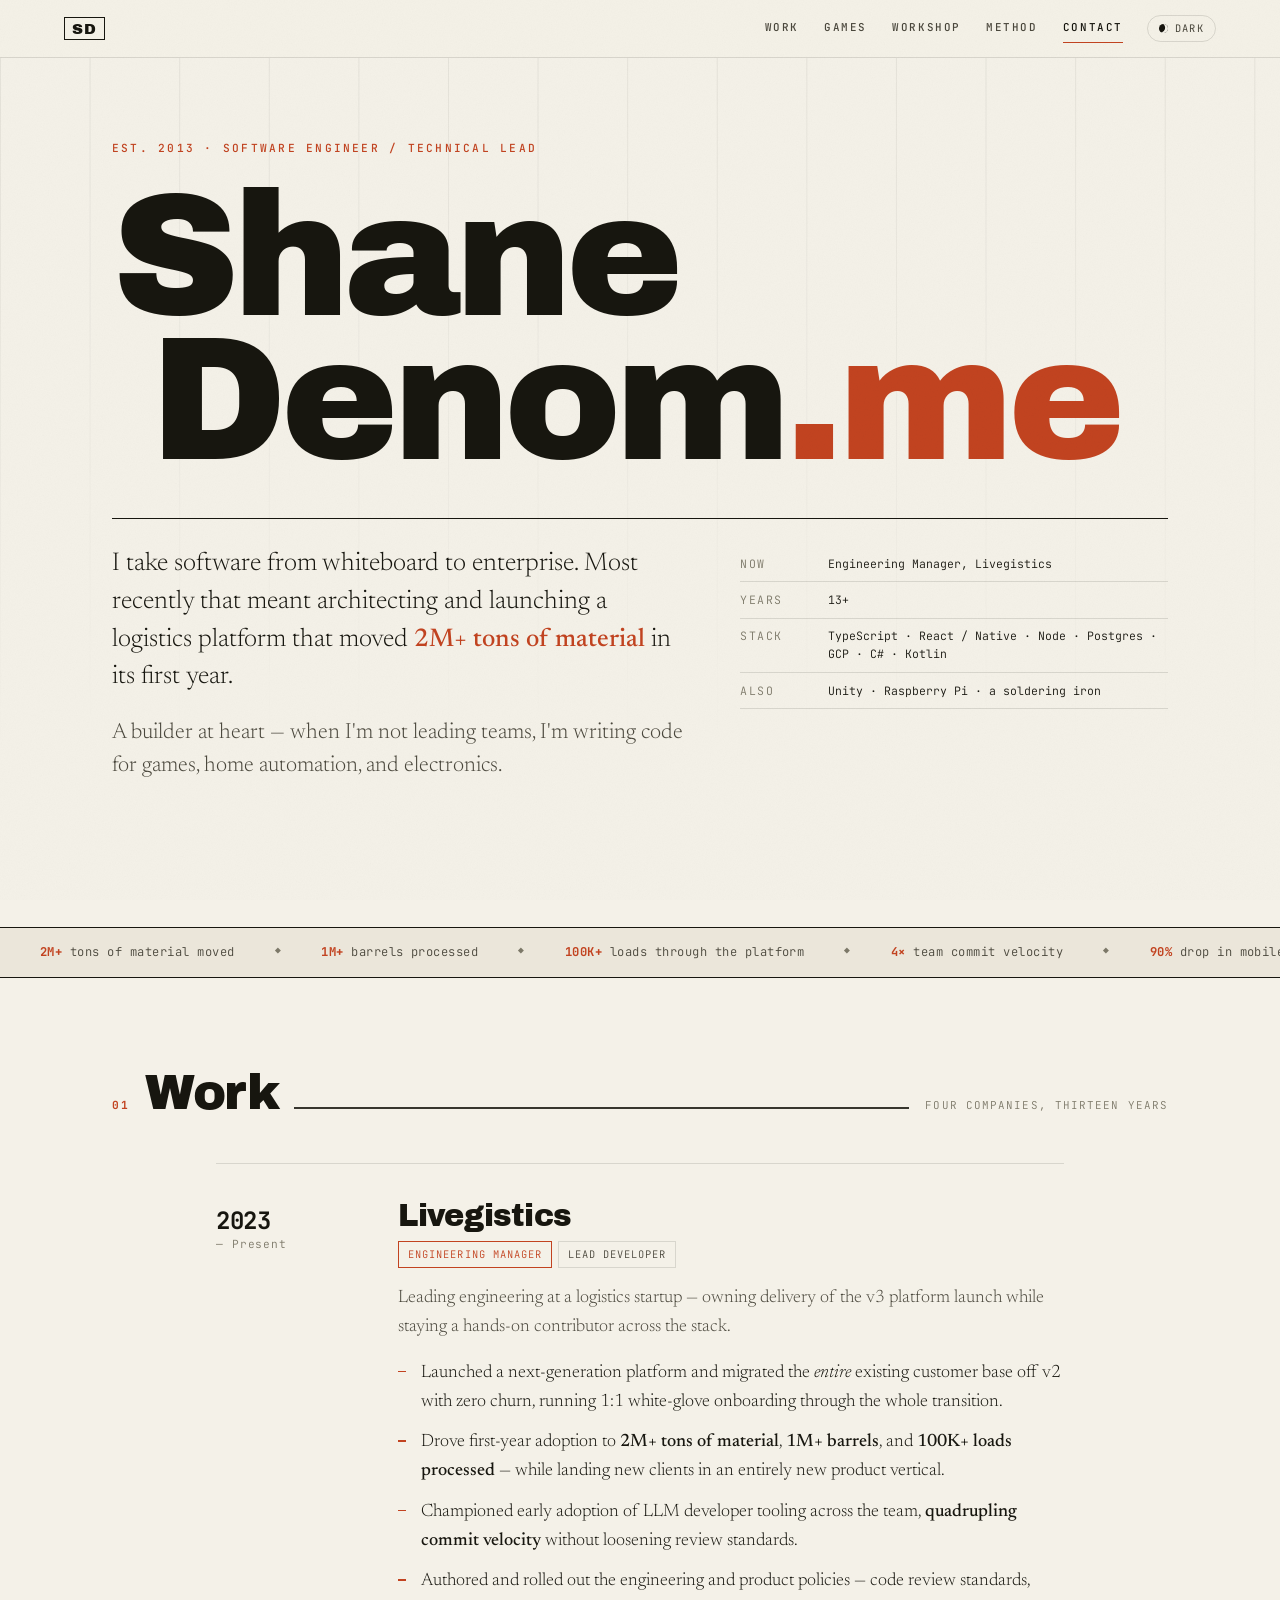
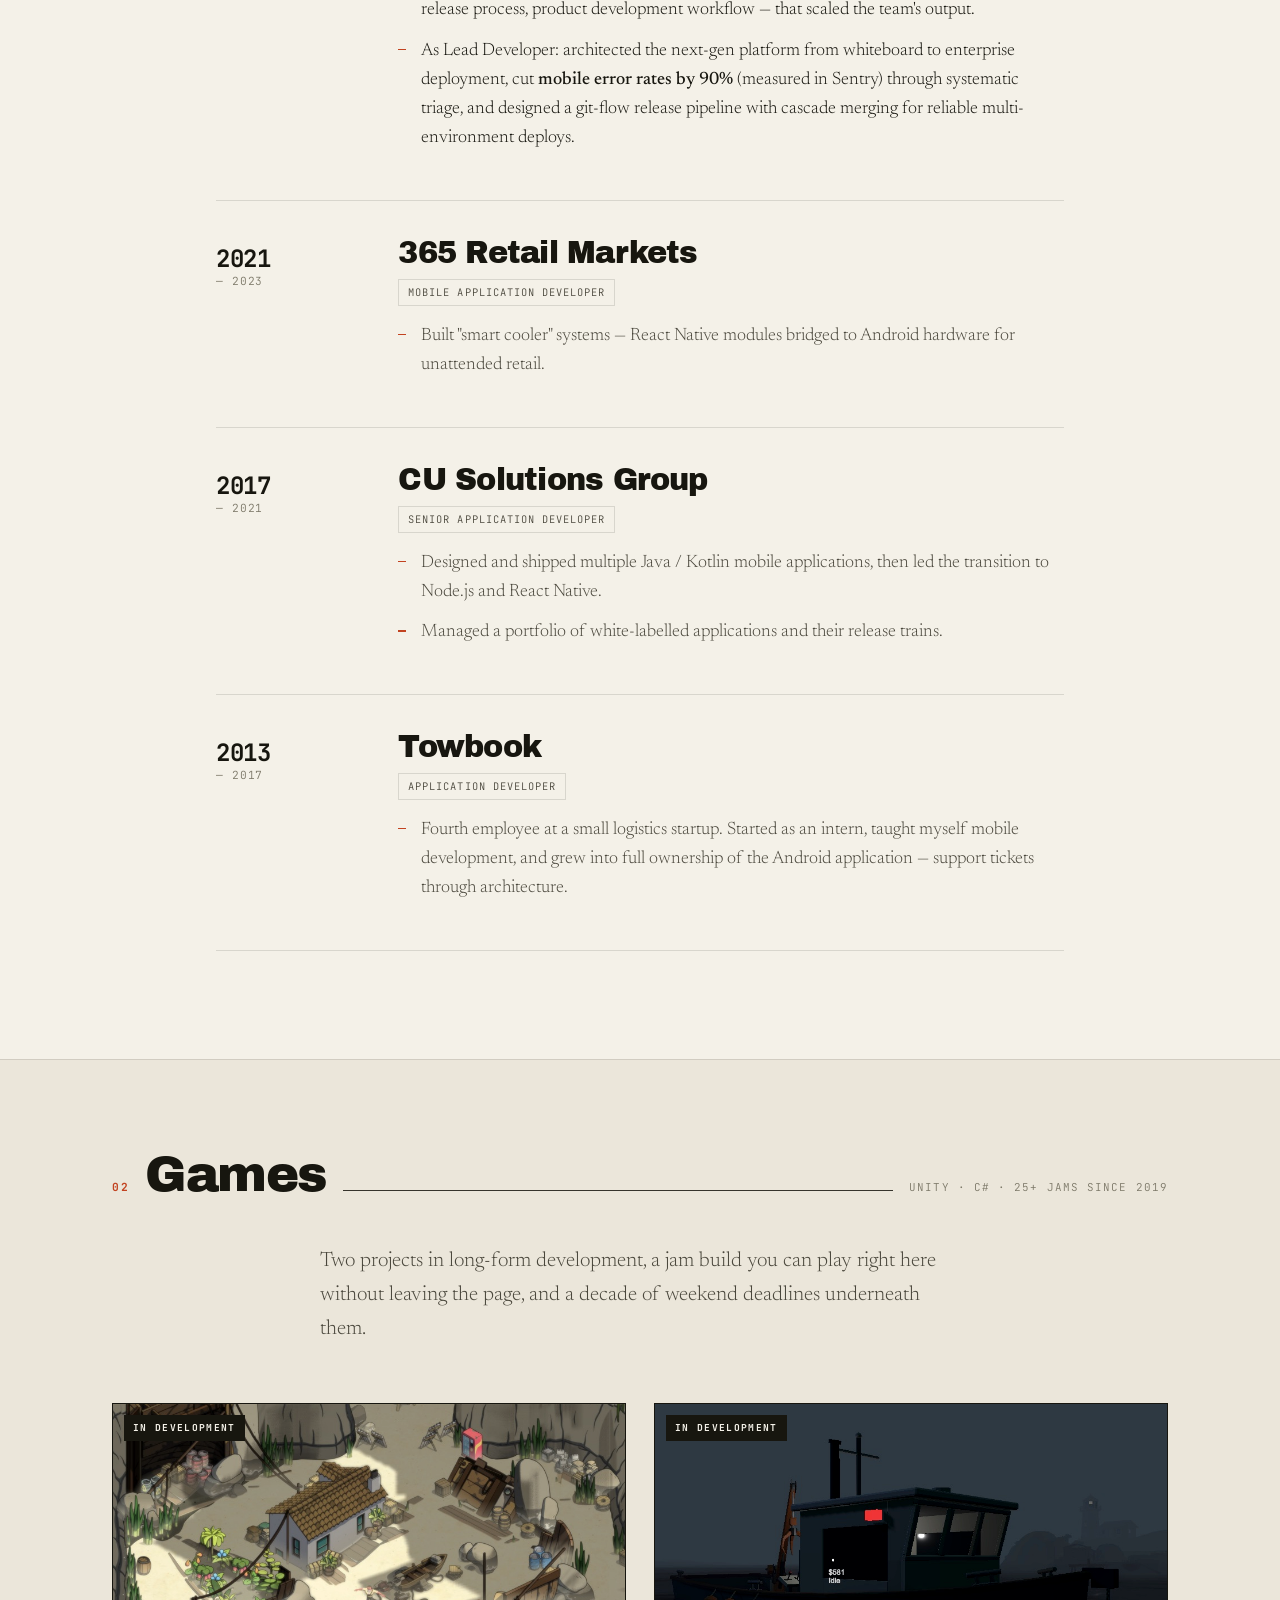
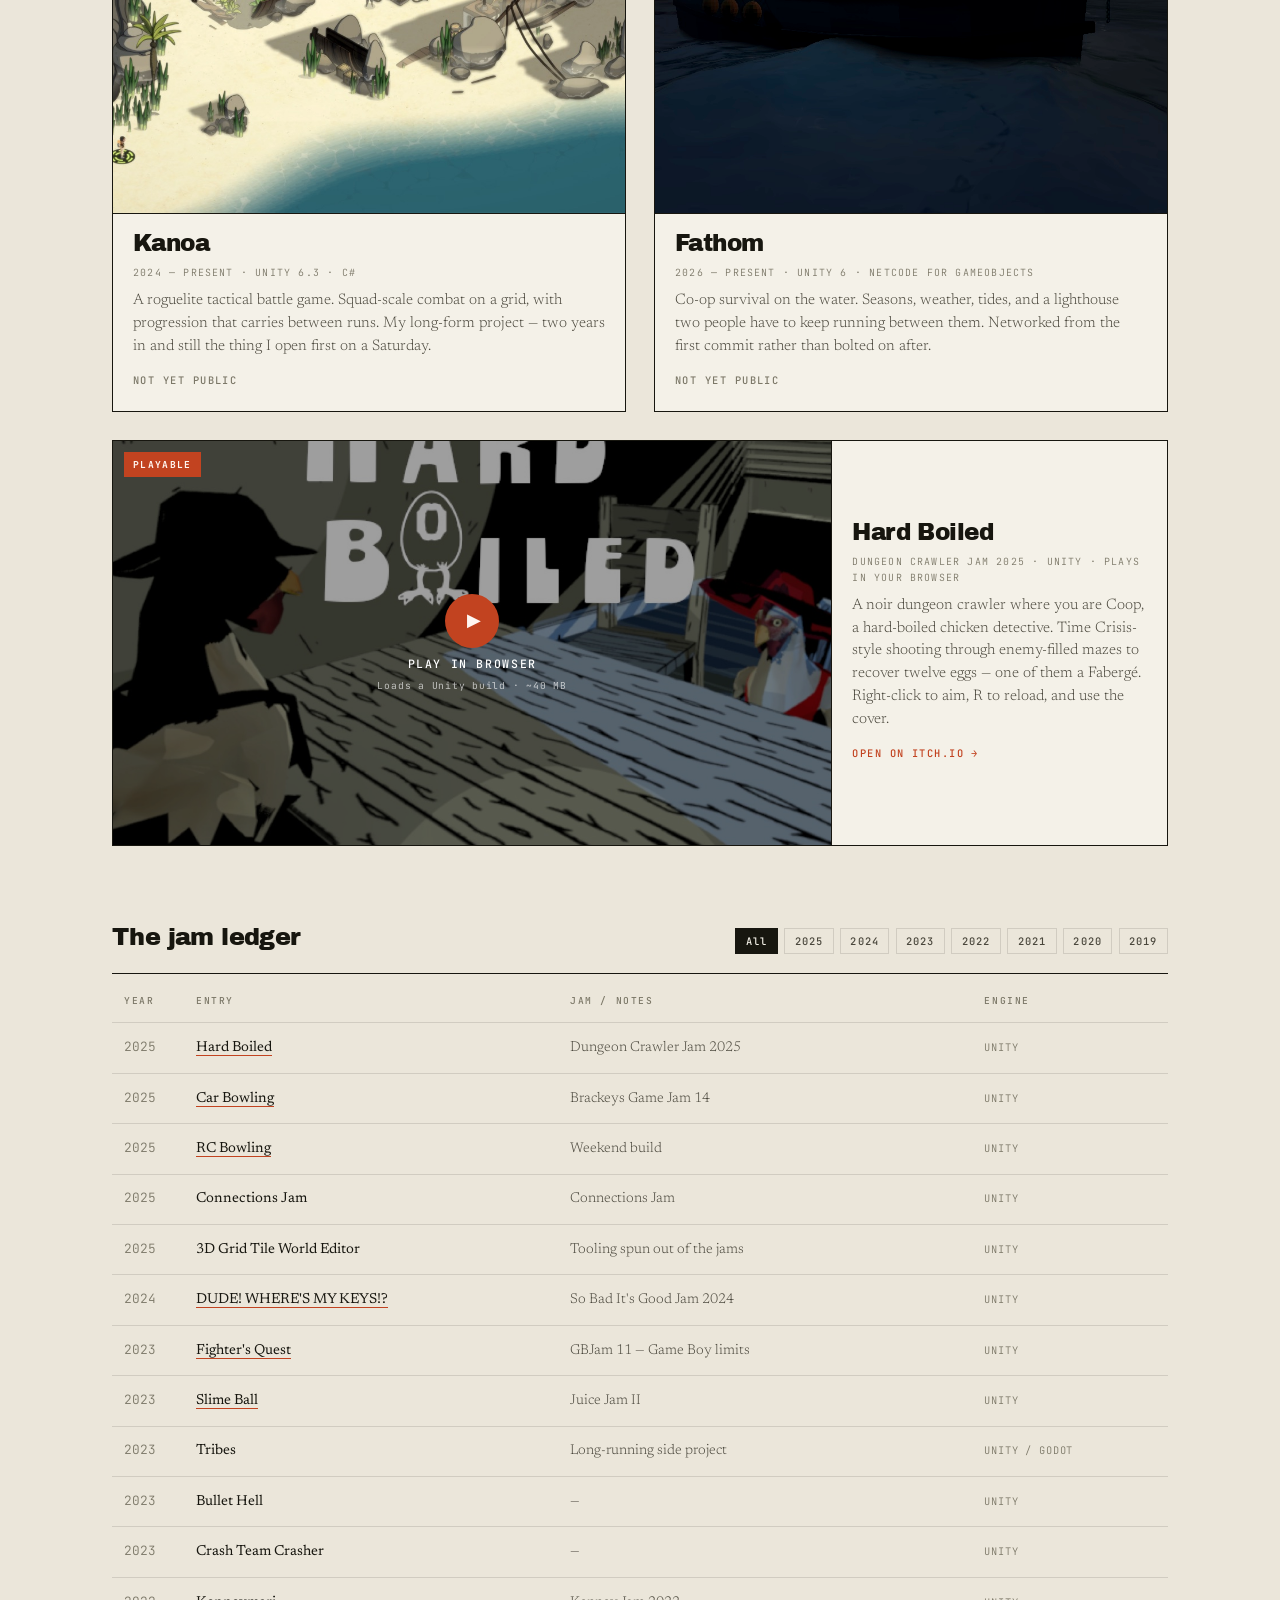
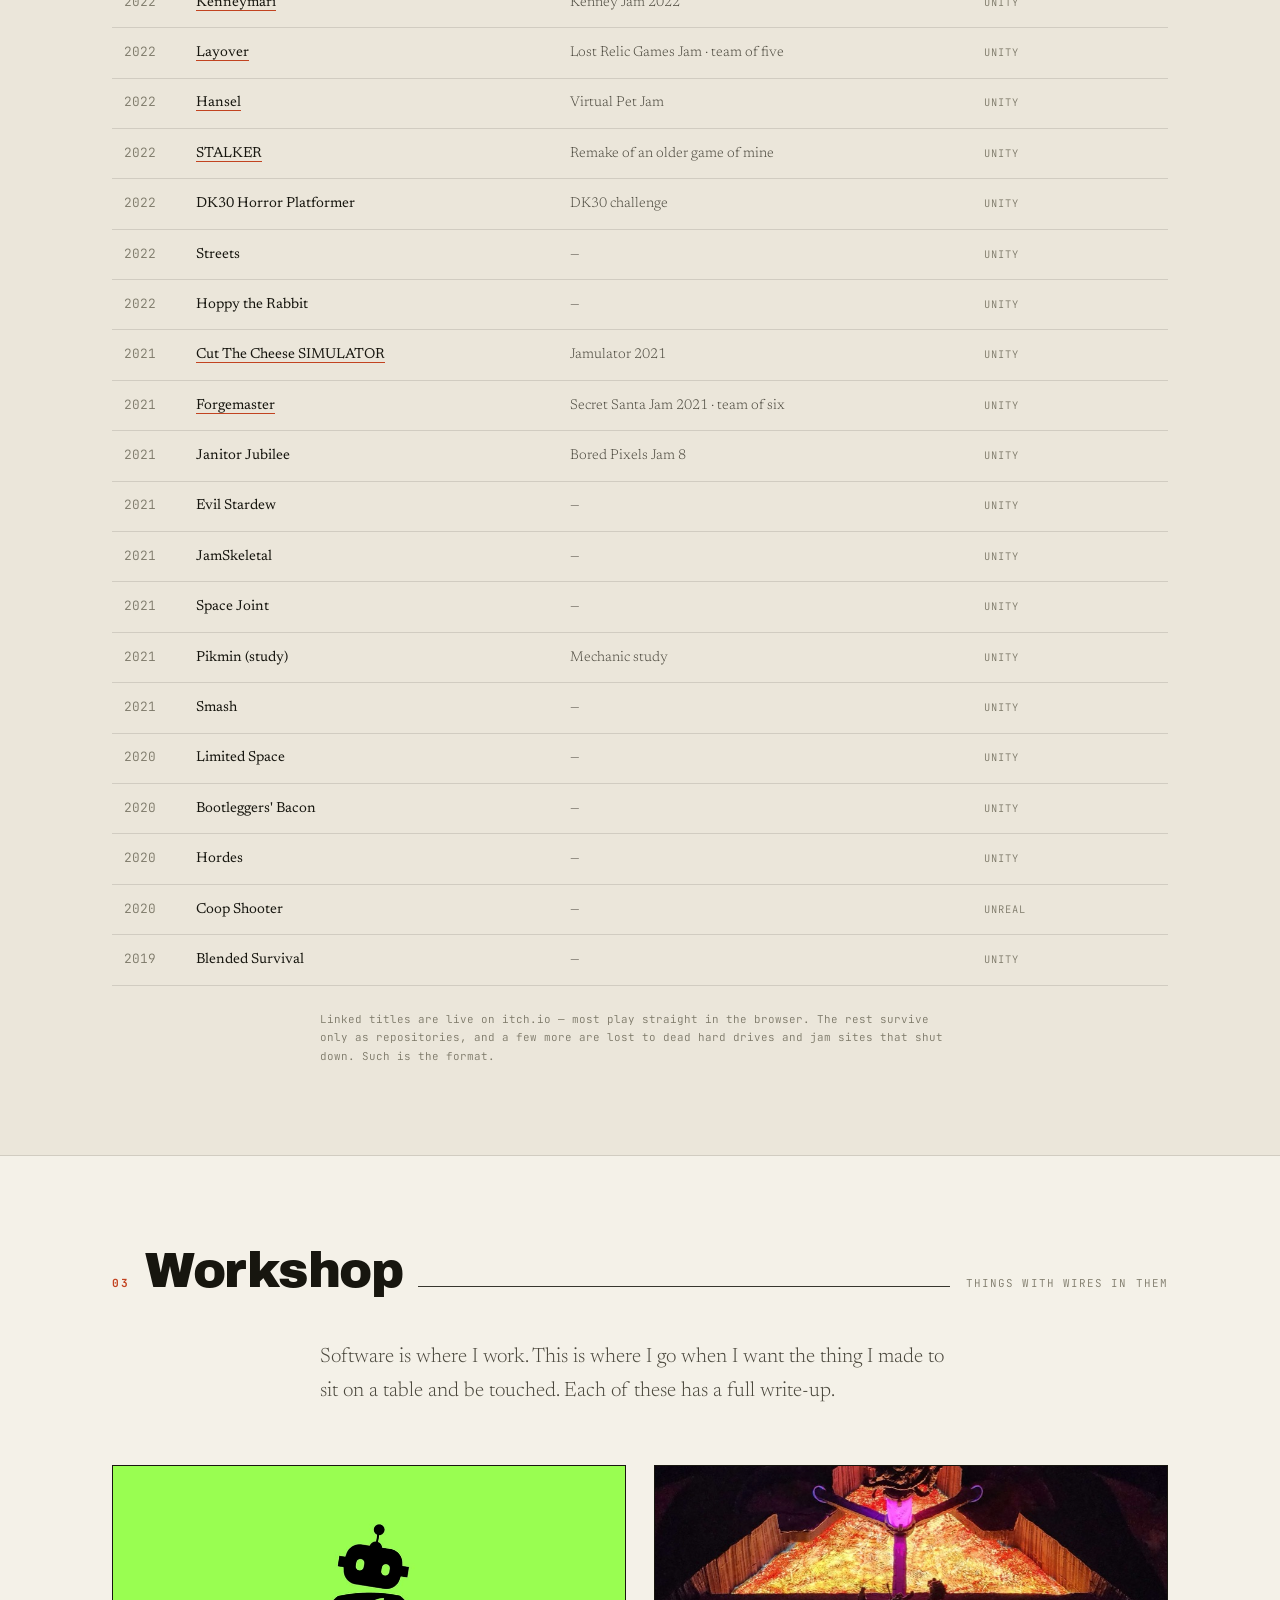
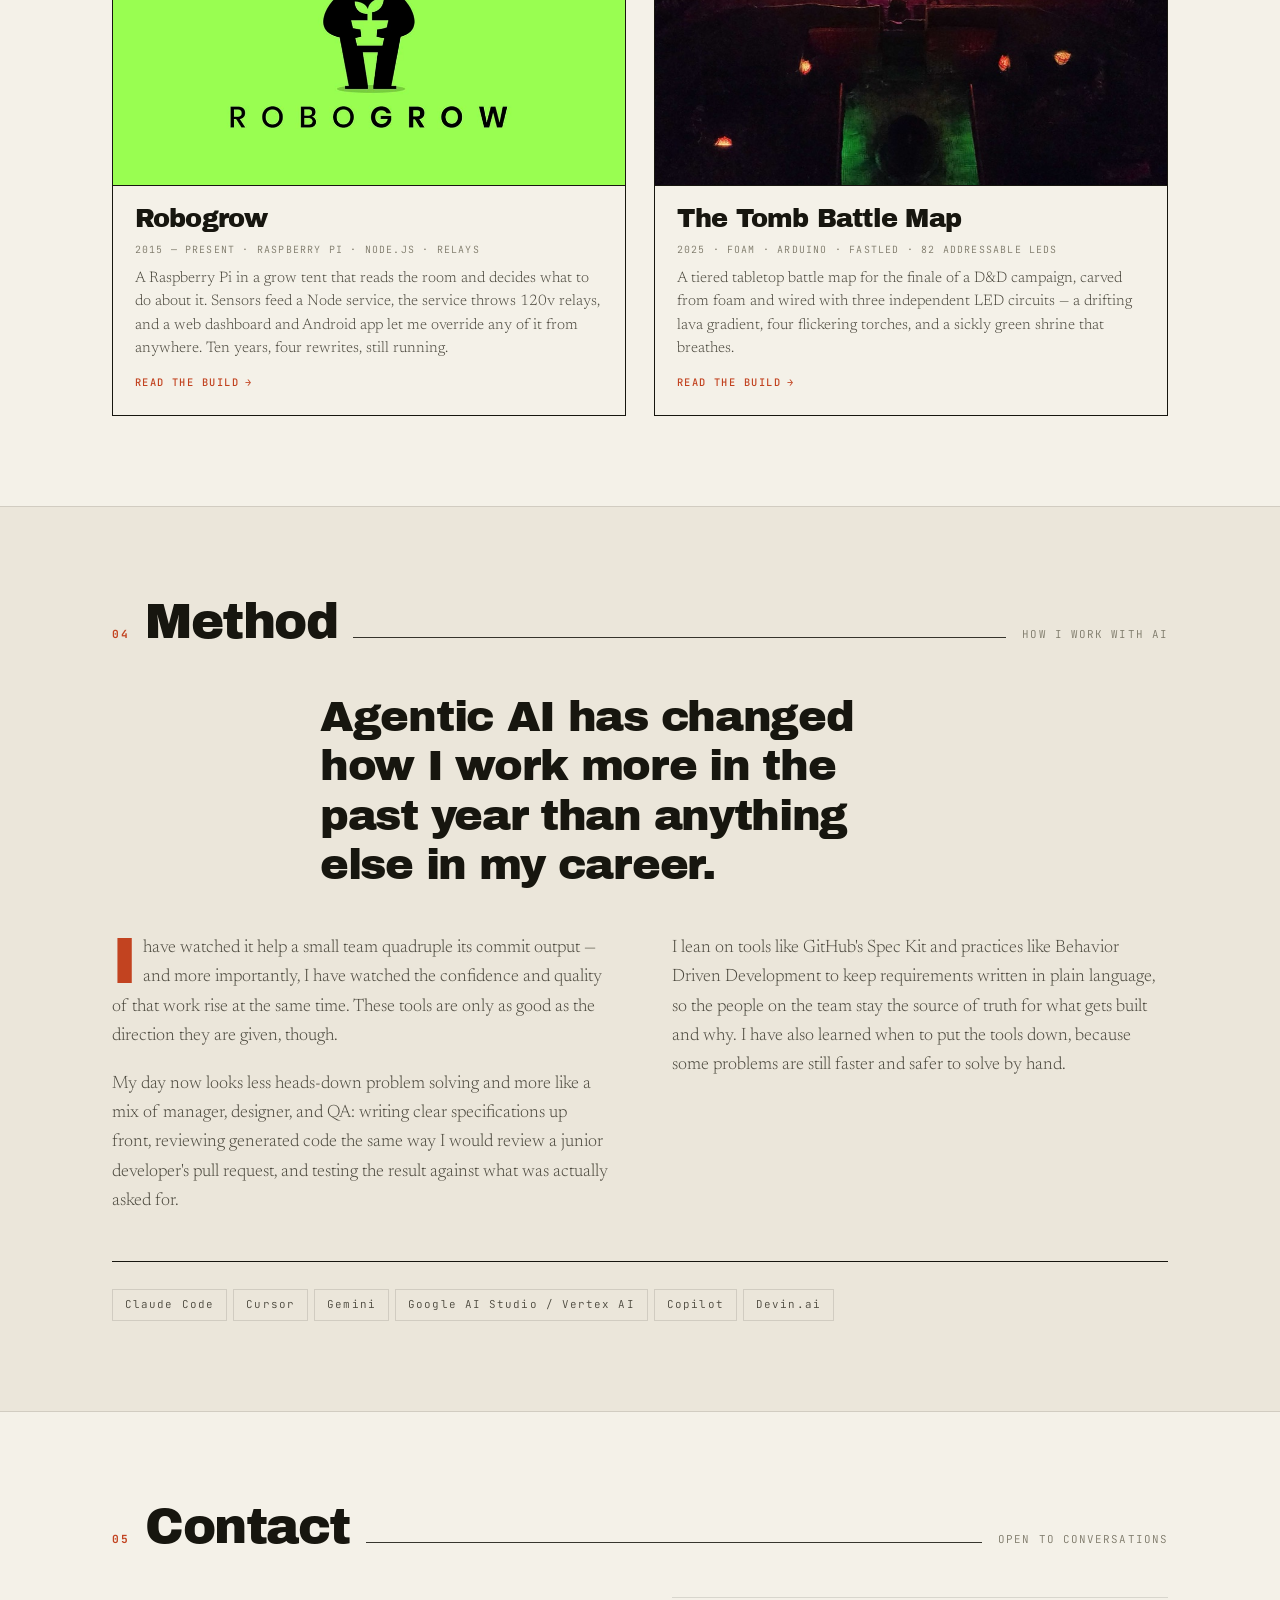
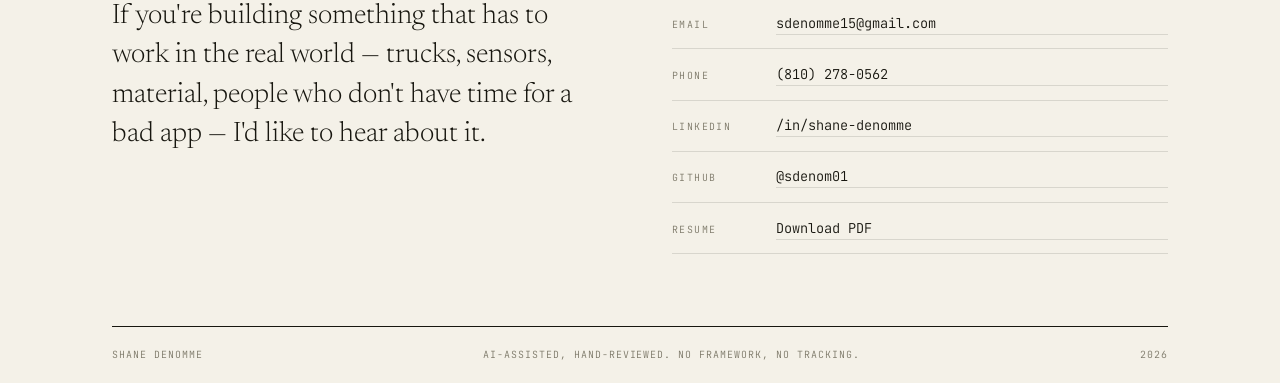
==== commit 10f5fc7e: "Switch display face to Archivo Black Archivo Black sets ~18% wider than Bricolage Grotesque, so the " ====
--- a/index.html
+++ b/index.html
@@ -5,15 +5,15 @@
 <meta name="viewport" content="width=device-width, initial-scale=1">
 <title>Shane Denomme — Software Engineer &amp; Technical Lead</title>
 <meta name="description" content="Engineering leader, 13+ years. Architected a logistics platform that moved 2M+ tons of material in its first year. Games, home automation, electronics.">
-<link rel="canonical" href="https://shandenom.me/">
+<link rel="canonical" href="https://shanedenom.me/">
 <meta property="og:title" content="Shane Denomme — Software Engineer &amp; Technical Lead">
 <meta property="og:description" content="13+ years taking software from whiteboard to enterprise. Games, home automation, electronics.">
 <meta property="og:type" content="website">
-<meta property="og:url" content="https://shandenom.me/">
+<meta property="og:url" content="https://shanedenom.me/">
 <link rel="icon" href="data:image/svg+xml,<svg xmlns='http://www.w3.org/2000/svg' viewBox='0 0 100 100'><rect width='100' height='100' fill='%23141310'/><text y='.9em' x='.08em' font-size='86' font-family='Georgia,serif' font-weight='700' fill='%23D9542B'>S</text></svg>">
 <link rel="preconnect" href="https://fonts.googleapis.com">
 <link rel="preconnect" href="https://fonts.gstatic.com" crossorigin>
-<link href="https://fonts.googleapis.com/css2?family=Bricolage+Grotesque:opsz,wdth,wght@12..96,75..100,400;12..96,75..100,700;12..96,75..100,800&family=Newsreader:ital,opsz,wght@0,6..72,300;0,6..72,400;0,6..72,500;1,6..72,300;1,6..72,400&family=JetBrains+Mono:wght@400;500;700&display=swap" rel="stylesheet">
+<link href="https://fonts.googleapis.com/css2?family=Archivo+Black&family=Newsreader:ital,opsz,wght@0,6..72,300;0,6..72,400;0,6..72,500;1,6..72,300;1,6..72,400&family=JetBrains+Mono:wght@400;500;700&display=swap" rel="stylesheet">
 <link rel="stylesheet" href="styles.css">
 <script>
 /* Set theme and mark JS-available before first paint: no flash of the wrong
--- a/styles.css
+++ b/styles.css
@@ -1,5 +1,5 @@
 /* ============================================================
-   shandenom.me
+   shanedenom.me
    Editorial-industrial. Warm paper, ink rules, one hot accent.
    ============================================================ */
 
@@ -17,7 +17,7 @@
   --grain:      .045;
   --shadow:     0 1px 0 var(--rule), 0 18px 40px -28px #17160F55;
 
-  --f-disp: "Bricolage Grotesque", "Helvetica Neue", Arial, sans-serif;
+  --f-disp: "Archivo Black", "Helvetica Neue", Arial, sans-serif;
   --f-body: "Newsreader", Georgia, "Times New Roman", serif;
   --f-mono: "JetBrains Mono", ui-monospace, "SF Mono", Menlo, monospace;
 
@@ -46,6 +46,9 @@
 
 *,*::before,*::after{ box-sizing:border-box; }
 
+/* Archivo Black has a single weight — never let the browser fake a bolder one. */
+html{ font-synthesis:none; }
+
 html{ scroll-behavior:smooth; }
 @media (prefers-reduced-motion: reduce){ html{ scroll-behavior:auto; } }
 
@@ -164,14 +167,13 @@
 .bigname{
   font-family:var(--f-disp);
   font-weight:800;
-  font-size:clamp(3.4rem, 15.5vw, 13rem);
+  font-size:clamp(3rem, 14vw, 11rem);   /* Archivo Black runs ~18% wider than the old face */
   line-height:.82;
   letter-spacing:calc(-.045em + 2px);   /* 2px looser at every size */
   margin:0 0 clamp(1.75rem,5vh,3.25rem);
-  font-variation-settings:"wdth" 92;
 }
 .bigname .ln{ display:block; }
-.bigname .ln-2{ padding-left:clamp(0rem,6vw,5.5rem); }
+.bigname .ln-2{ padding-left:clamp(0rem,3vw,2.5rem); }
 .bigname .dot{ color:var(--accent); font-style:normal; }
 
 .hero-cols{
@@ -250,7 +252,6 @@
   font-family:var(--f-disp); font-weight:700;
   font-size:clamp(1.9rem,1.2rem + 2.4vw,3.4rem);
   letter-spacing:-.03em; line-height:1; margin:0; flex:none;
-  font-variation-settings:"wdth" 92;
 }
 .secthead .rule{ flex:1; height:1.5px; background:var(--rule-hard); opacity:.85; min-width:1rem; }
 .secthead .note{
@@ -366,6 +367,33 @@
 .gcard:hover .gcard-media img{ transform:scale(1.045); filter:saturate(1) contrast(1.06); }
 .gcard-media iframe{ width:100%; height:100%; border:0; display:block; }
 
+/* Click-to-load poster. A Unity build is ~40MB; autoloading it stalls phones. */
+.playbtn{
+  position:relative; display:block; width:100%; height:100%;
+  padding:0; border:0; cursor:pointer; background:var(--ink); overflow:hidden;
+}
+.playbtn img{
+  width:100%; height:100%; object-fit:cover; display:block;
+  filter:saturate(.9) brightness(.62);
+  transition:transform .6s cubic-bezier(.2,.8,.2,1), filter .4s;
+}
+.playbtn:hover img, .playbtn:focus-visible img{ transform:scale(1.04); filter:saturate(1) brightness(.75); }
+.play-ui{
+  position:absolute; inset:0; display:flex; flex-direction:column;
+  align-items:center; justify-content:center; gap:.5rem; text-align:center; padding:1rem;
+}
+.play-icon{
+  display:grid; place-items:center; width:3.4rem; height:3.4rem; border-radius:50%;
+  background:var(--accent); color:var(--accent-ink); font-size:1.1rem;
+  padding-left:.2rem; transition:transform .25s cubic-bezier(.2,.8,.2,1);
+}
+.playbtn:hover .play-icon, .playbtn:focus-visible .play-icon{ transform:scale(1.1); }
+.play-txt{
+  font-family:var(--f-mono); font-size:.72rem; font-weight:500;
+  letter-spacing:.14em; text-transform:uppercase; color:#fff;
+}
+.play-sub{ font-family:var(--f-mono); font-size:.6rem; letter-spacing:.08em; color:#ffffffa8; }
+
 .gcard-glyph{
   position:absolute; inset:0; display:grid; place-items:center;
   font-family:var(--f-disp); font-weight:800;
@@ -461,7 +489,6 @@
   font-family:var(--f-disp); font-weight:800;
   font-size:clamp(2rem,1.4rem + 2vw,3.2rem);
   letter-spacing:-.035em; margin:0 0 .5rem; line-height:.95;
-  font-variation-settings:"wdth" 88;
 }
 .rig-sub{
   font-family:var(--f-mono); font-size:.72rem; line-height:1.7;
@@ -574,7 +601,6 @@
   font-family:var(--f-disp); font-weight:800;
   font-size:clamp(2.6rem,1.6rem + 5vw,6rem);
   letter-spacing:-.04em; line-height:.92; margin:1.5rem 0 1rem;
-  font-variation-settings:"wdth" 90;
 }
 .phead .sub{
   font-size:clamp(1.1rem,1rem + .7vw,1.5rem); line-height:1.45;
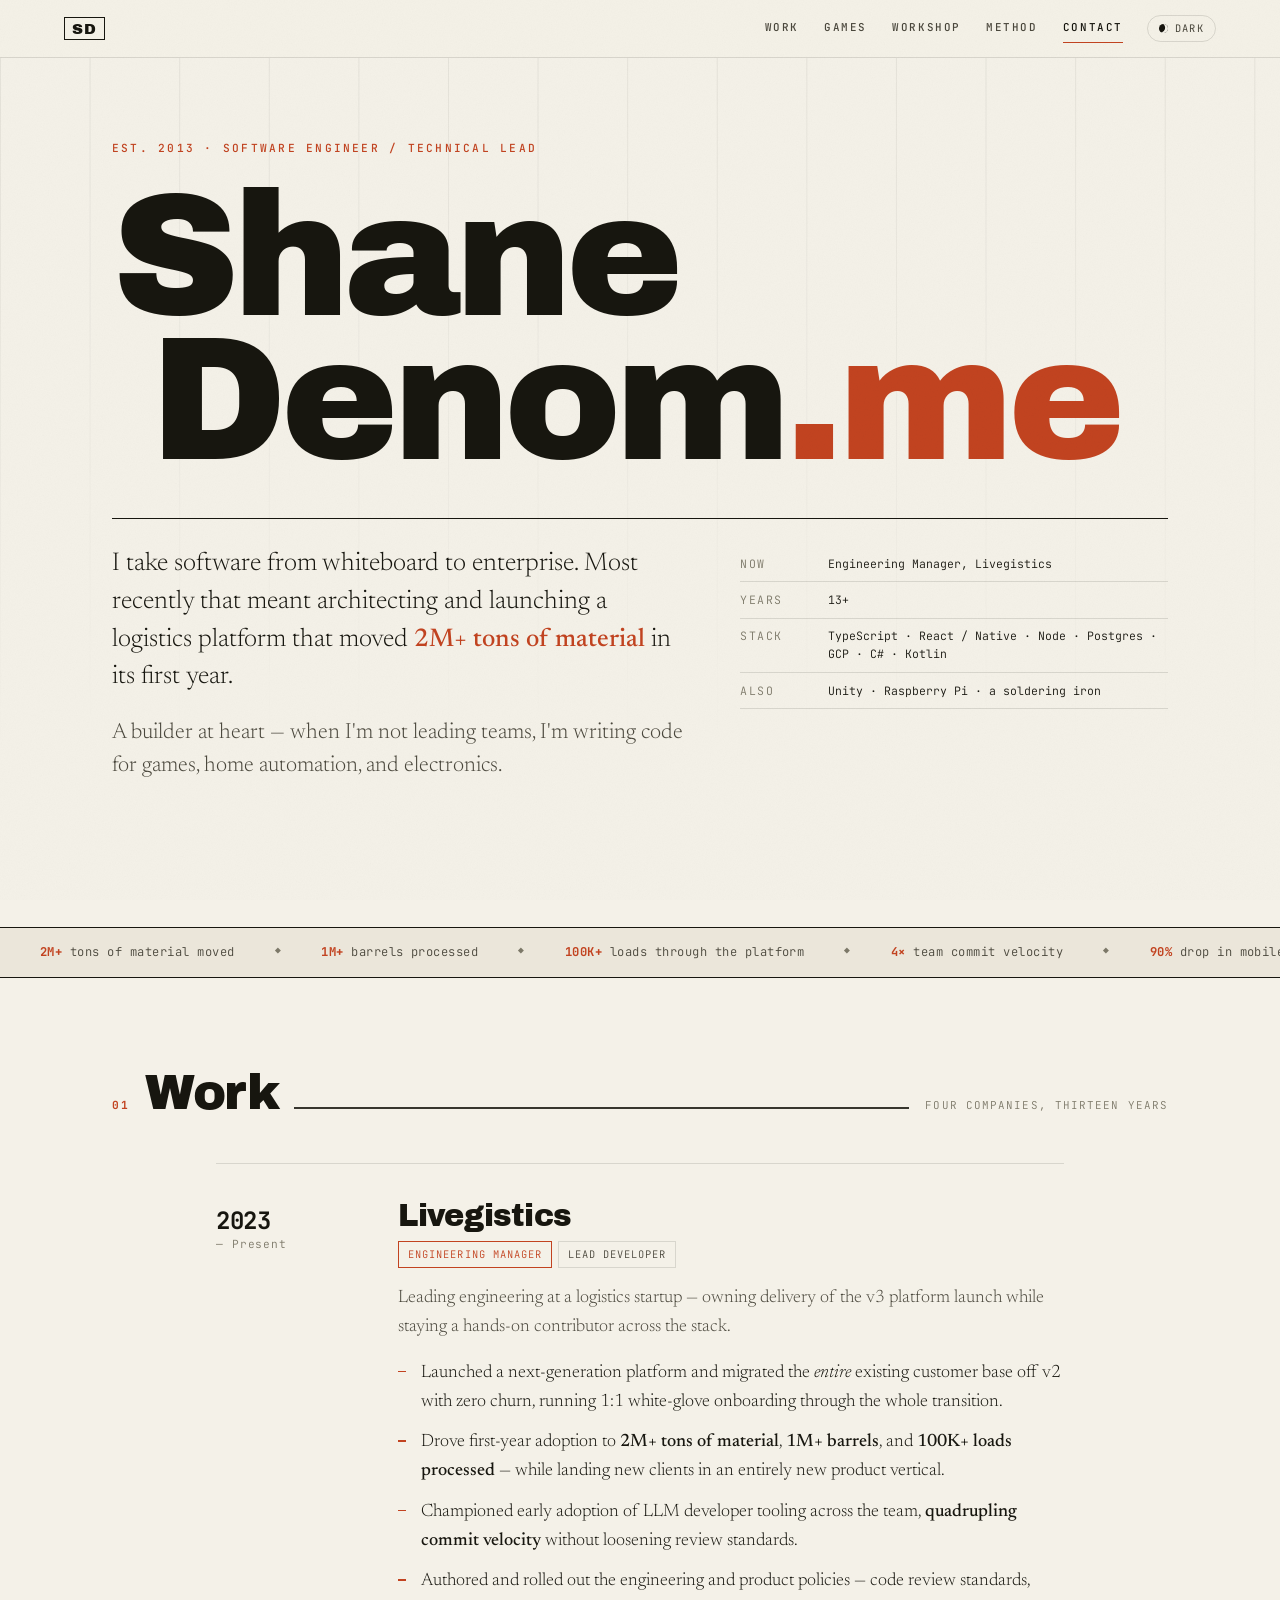
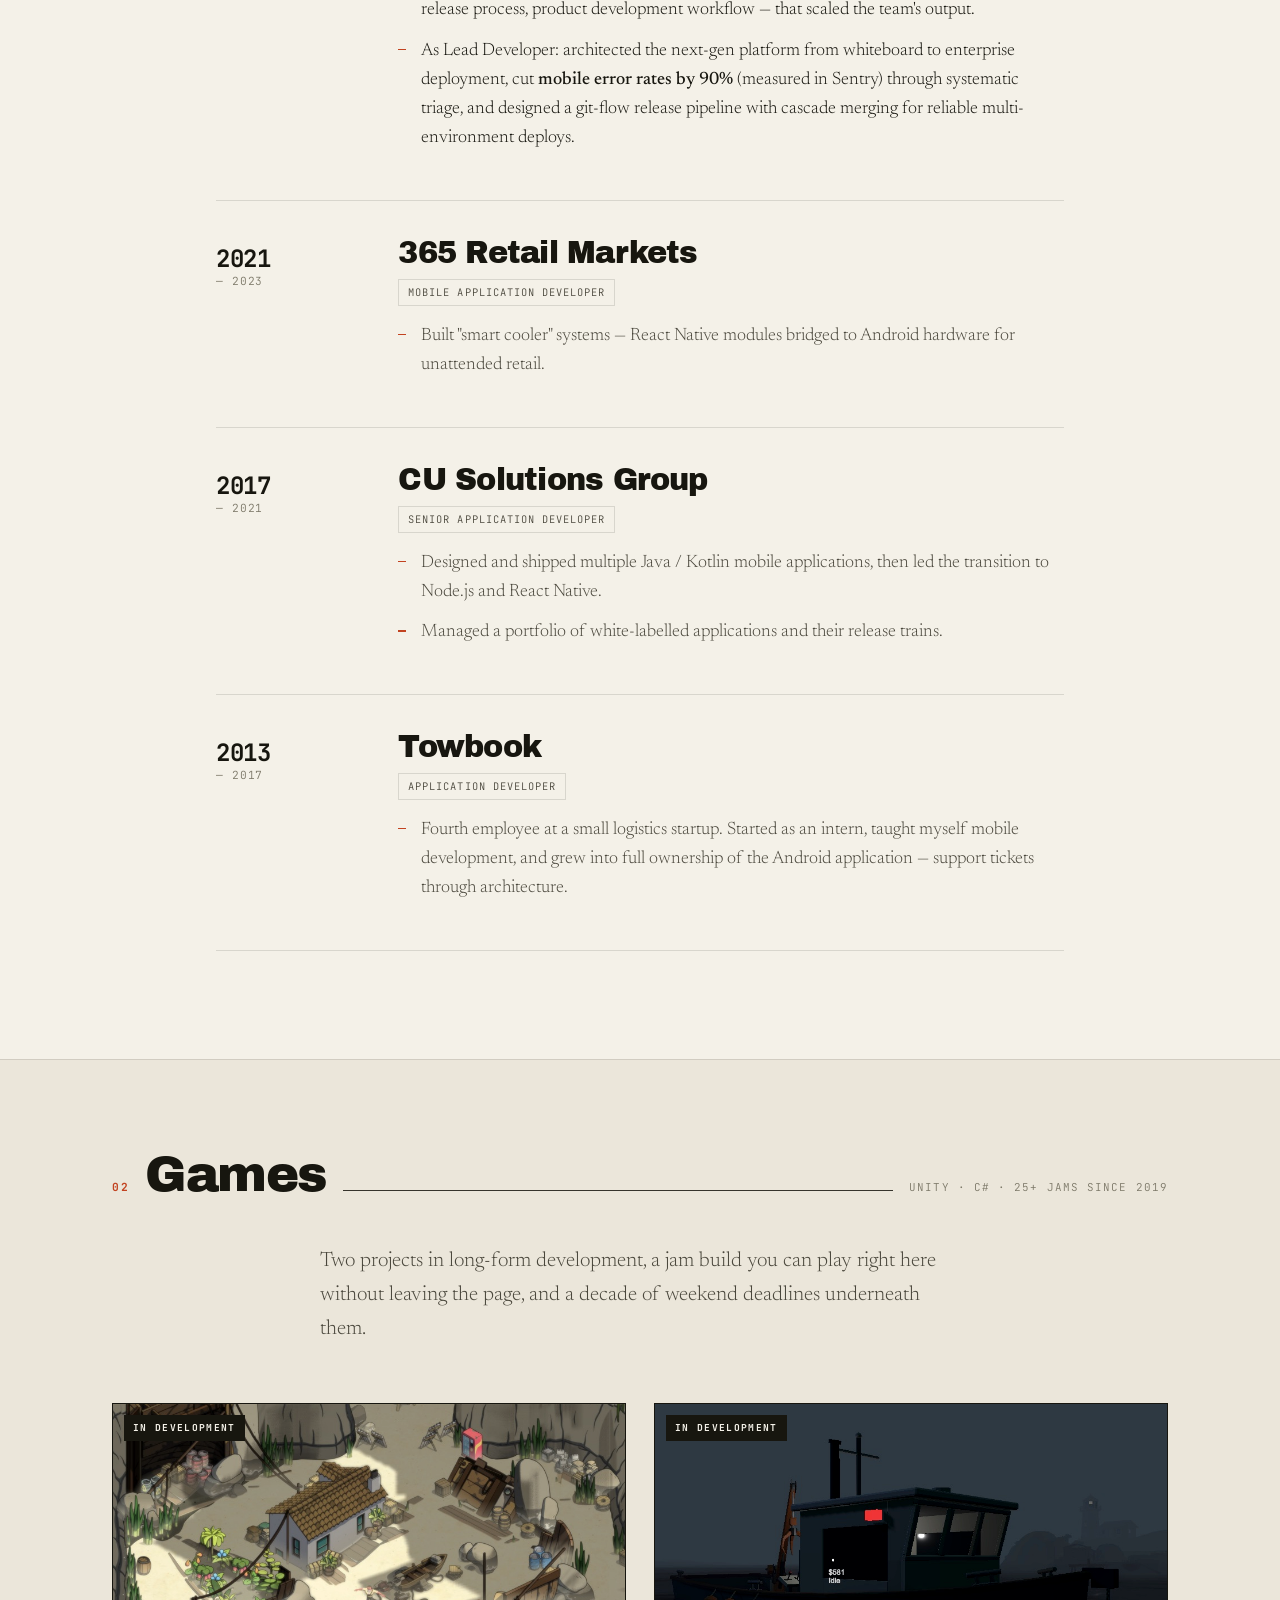
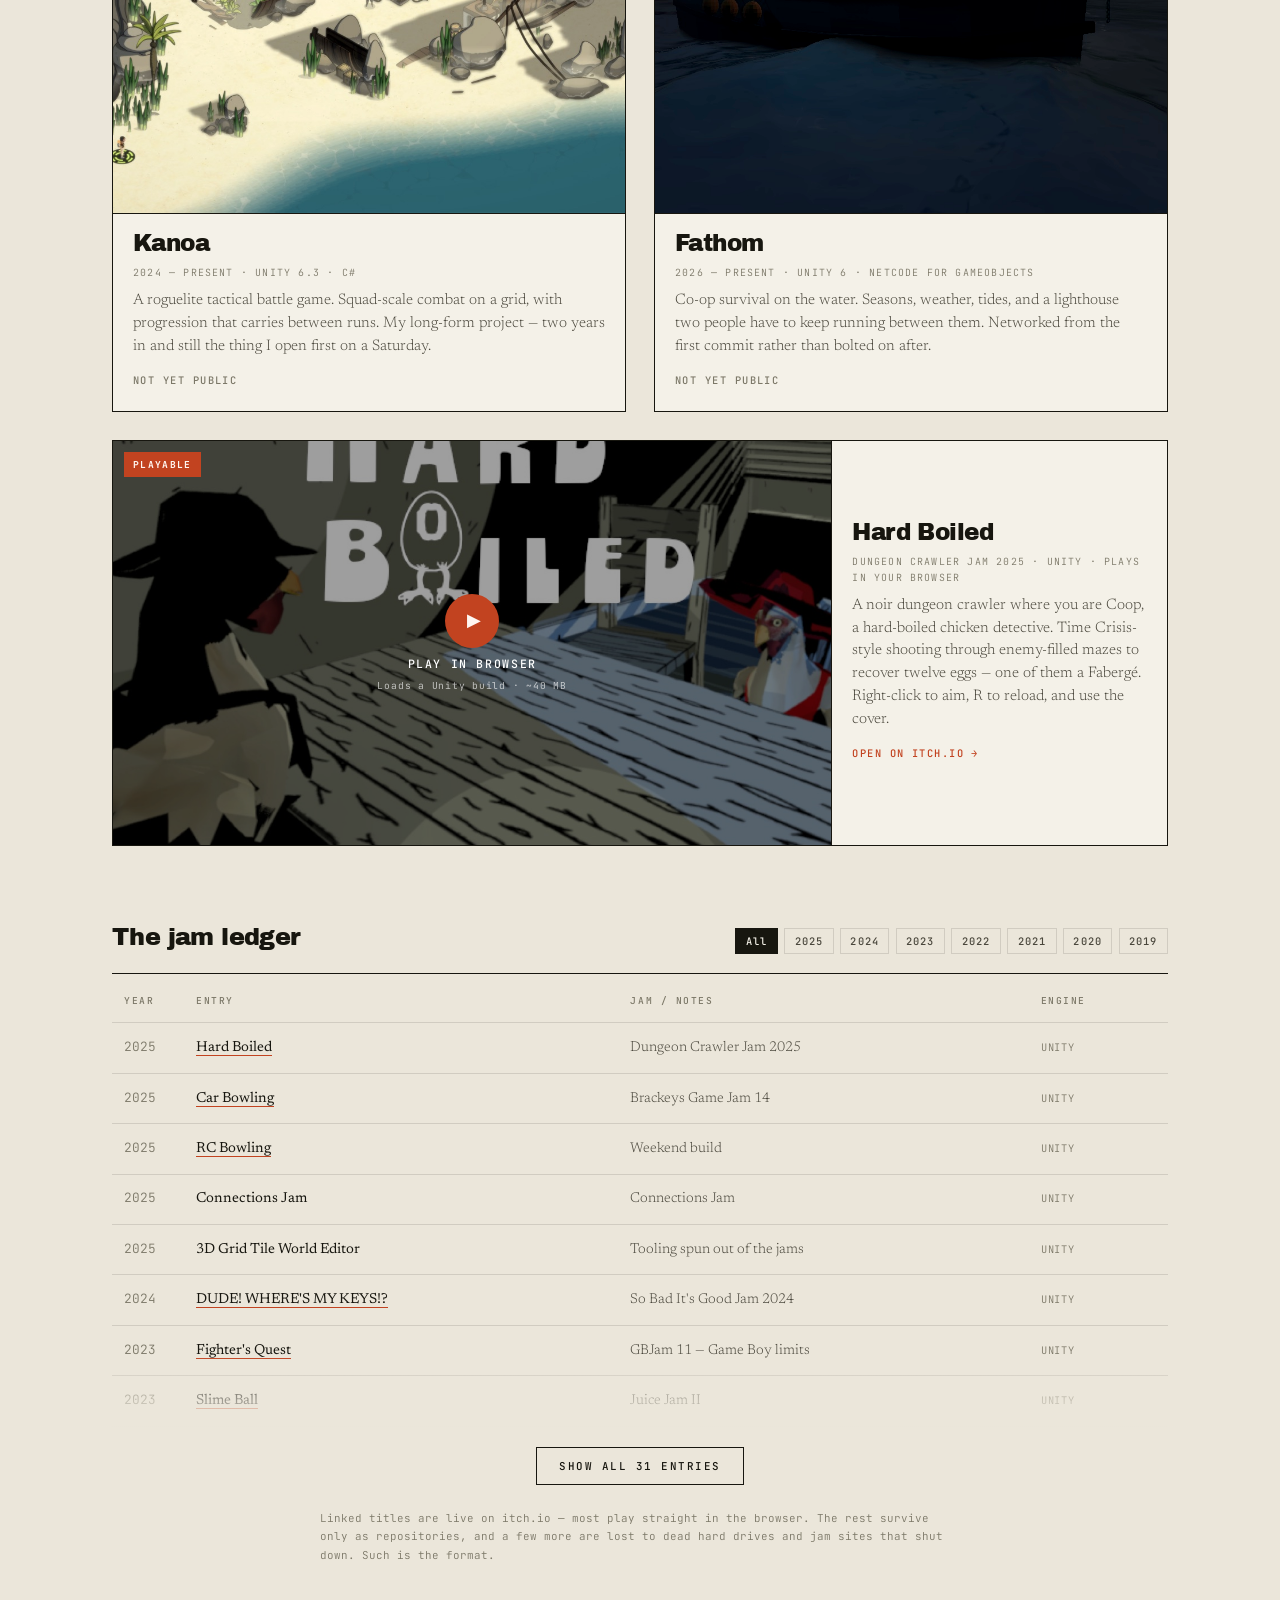
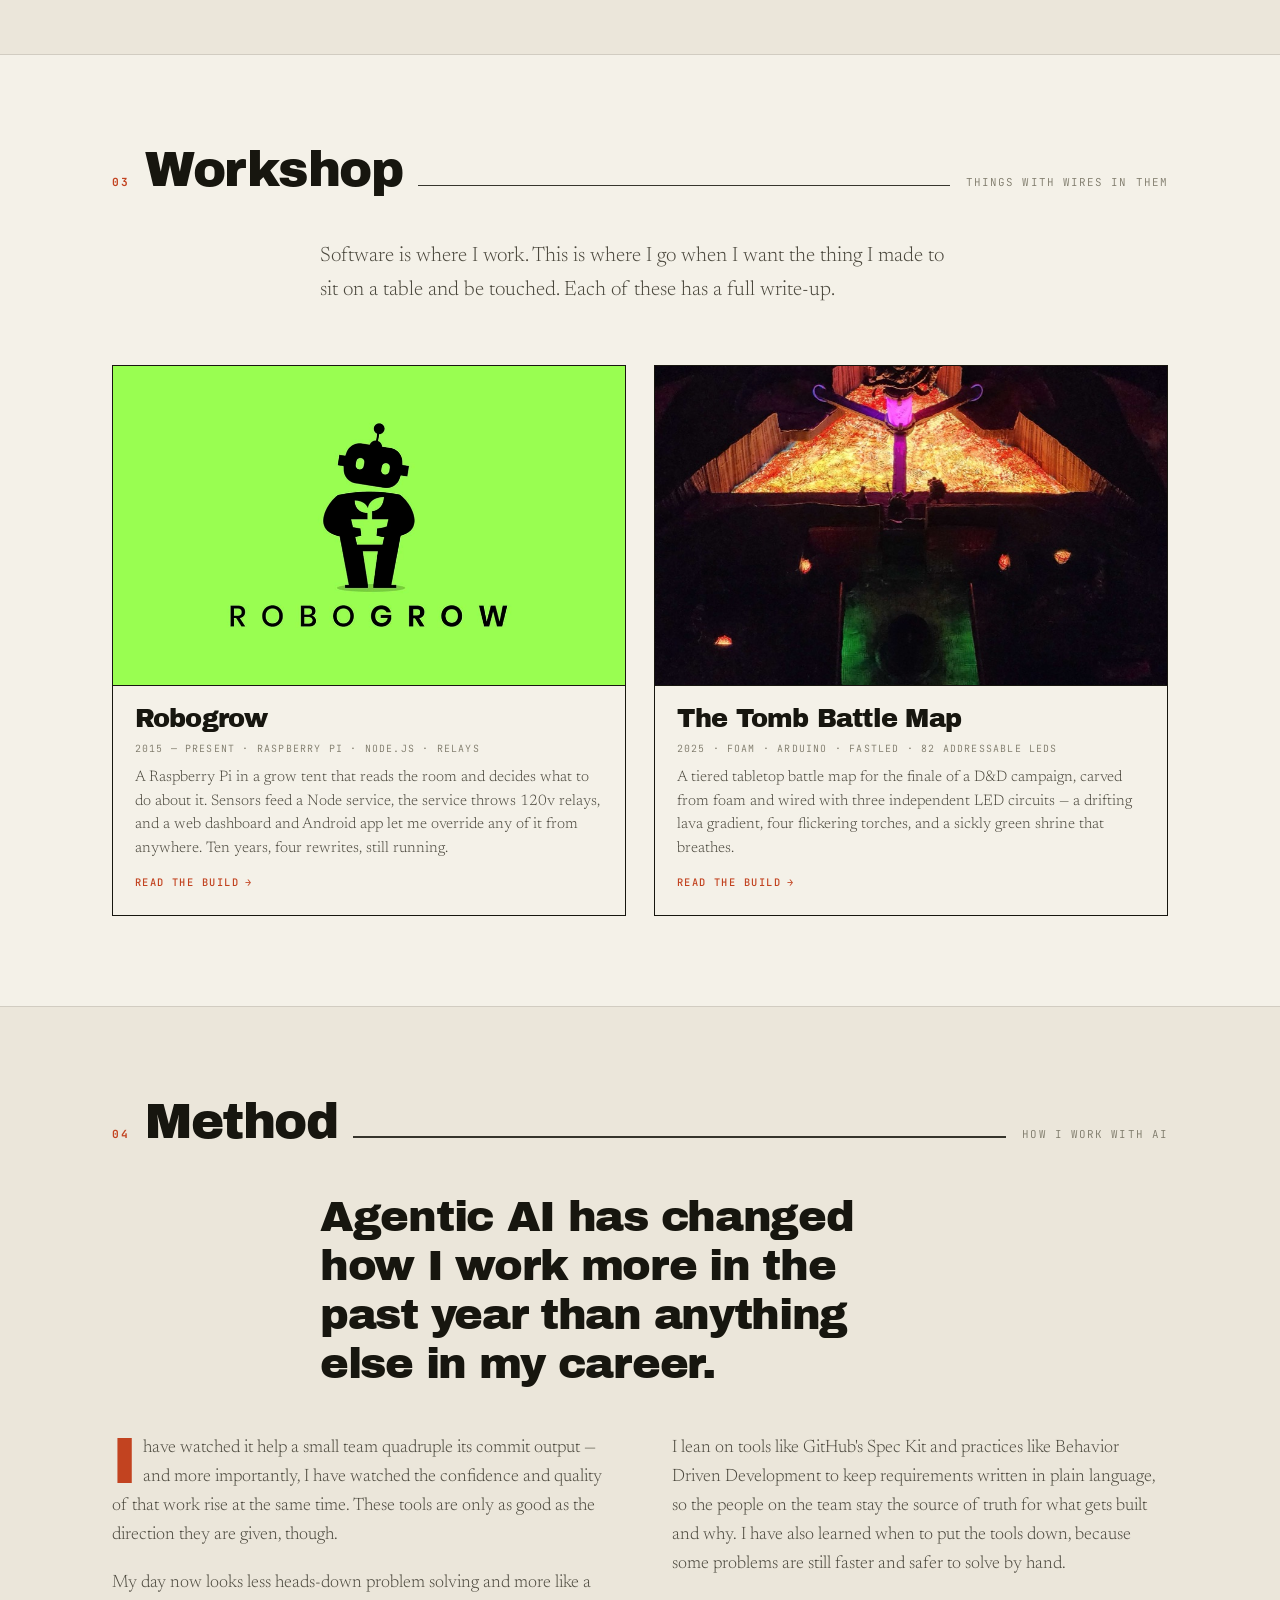
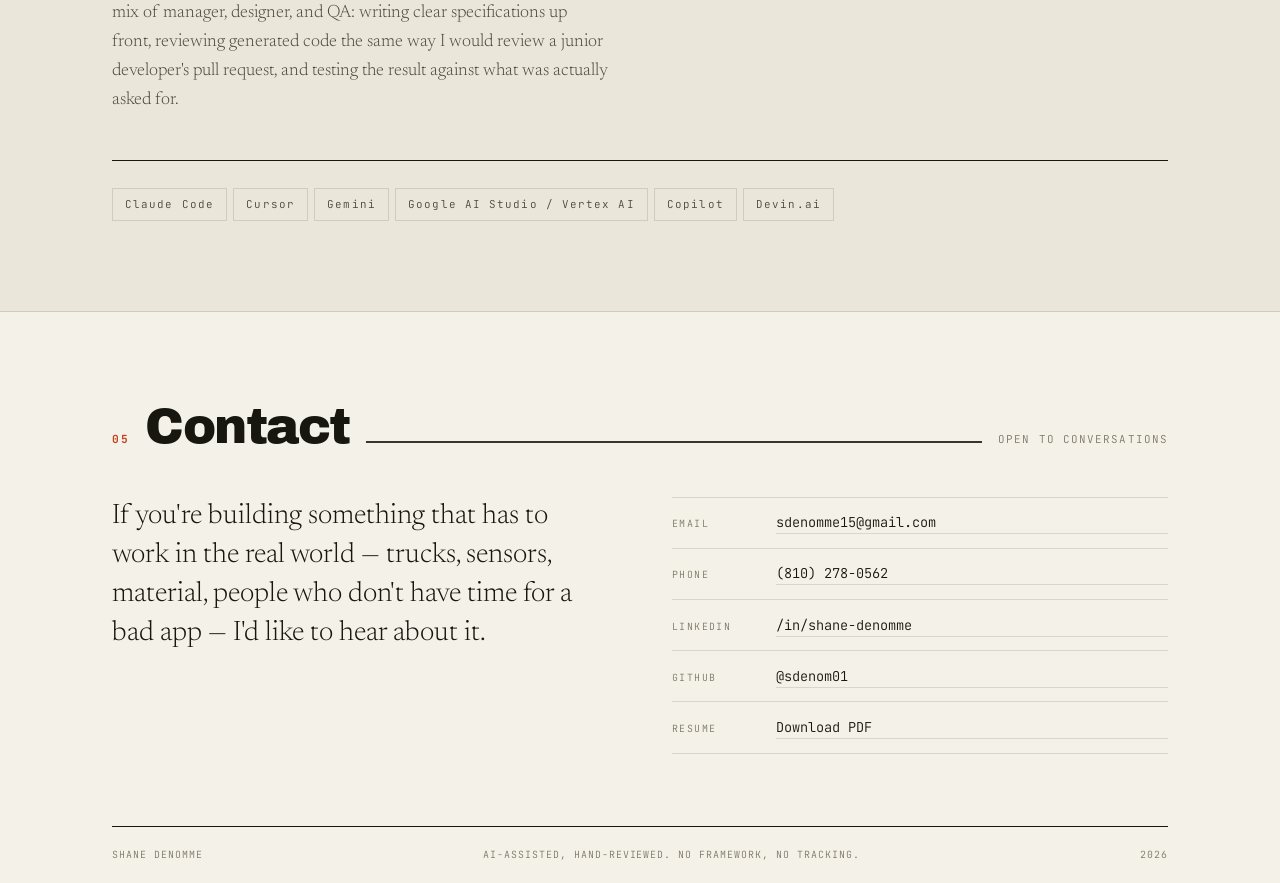
==== commit 269138a5: "Collapse the jam ledger to 8 rows with a show-all control 31 rows was a wall on first load. The slic" ====
--- a/index.html
+++ b/index.html
@@ -198,7 +198,7 @@
     <h3>The jam ledger</h3>
     <div class="filters" id="filters" role="group" aria-label="Filter by year"></div>
   </div>
-  <div class="ledger-wrap reveal">
+  <div class="ledger-wrap reveal" id="ledger-wrap">
     <table class="ledger">
       <caption class="sr-only">Game jam entries by year</caption>
       <thead>
@@ -207,6 +207,8 @@
       <tbody id="ledger-body"></tbody>
     </table>
   </div>
+  <button id="ledger-more" class="more reveal" type="button" aria-expanded="false" aria-controls="ledger-body"></button>
+
   <p class="ledger-foot reveal">Linked titles are live on itch.io — most play straight in the
      browser. The rest survive only as repositories, and a few more are lost to dead hard drives
      and jam sites that shut down. Such is the format.</p>
--- a/styles.css
+++ b/styles.css
@@ -453,7 +453,13 @@
   background:var(--ink); border-color:var(--ink); color:var(--paper);
 }
 
-.ledger-wrap{ overflow-x:auto; }
+.ledger-wrap{ overflow-x:auto; position:relative; }
+/* Fade the final visible row so it reads as cut off, not as the end. */
+.ledger-wrap.is-clipped::after{
+  content:""; position:absolute; left:0; right:0; bottom:0; height:4.5rem;
+  background:linear-gradient(to bottom, transparent, var(--paper-2));
+  pointer-events:none;
+}
 .ledger{ width:100%; border-collapse:collapse; font-size:.9rem; min-width:34rem; }
 .ledger thead th{
   font-family:var(--f-mono); font-size:.6rem; font-weight:500;
@@ -471,6 +477,20 @@
 .ledger .c-jam{ color:var(--ink-2); font-size:.88rem; }
 .ledger .c-eng{ font-family:var(--f-mono); font-size:.65rem; letter-spacing:.08em; color:var(--ink-3); text-transform:uppercase; }
 .ledger tr.hide{ display:none; }
+
+.more{
+  display:block; margin:1.25rem auto 0;
+  font-family:var(--f-mono); font-size:.68rem; font-weight:500;
+  letter-spacing:.14em; text-transform:uppercase; color:var(--ink);
+  background:none; border:1.5px solid var(--rule-hard);
+  padding:.7rem 1.4rem; cursor:pointer;
+  transition:transform .18s cubic-bezier(.2,.8,.2,1), background .18s, color .18s, box-shadow .18s;
+}
+.more:hover{
+  transform:translate(-2px,-2px); box-shadow:4px 4px 0 var(--rule-hard);
+  background:var(--accent); border-color:var(--accent); color:var(--accent-ink);
+}
+.more[hidden]{ display:none; }
 
 .ledger-foot{
   font-family:var(--f-mono); font-size:.68rem; line-height:1.7;
